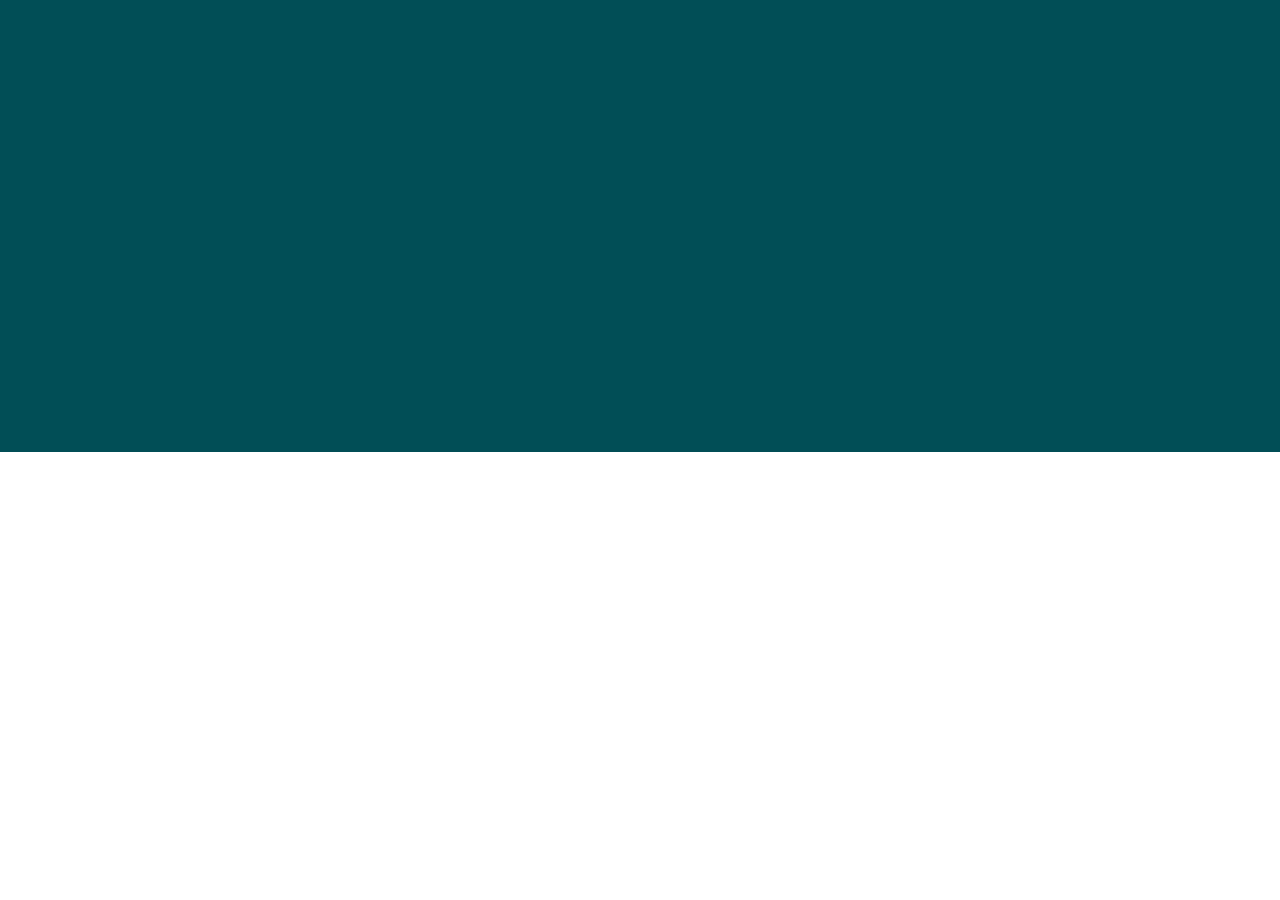
==== about.html @ 4aced4b6 "Add header section and hero section" ====
<!DOCTYPE html>
<html lang="en">

<head>
    <meta charset="UTF-8">
    <meta http-equiv="X-UA-Compatible" content="IE=edge">
    <meta name="viewport" content="width=device-width, initial-scale=1.0">
    <title>MyTeam/About</title>
    <!-- <link rel="stylesheet" href="./css/normalize.css"> -->
    <link rel="stylesheet" href="./css/main.css">
    <!-- <link rel="stylesheet" href="./css/main.min.css"> -->
</head>

<body>
    <!-- Start Header Section -->

    <header id="site-header">

    </header>

    <!-- End of Header Section -->


    <!-- Start Main Section -->
    <main id="site-main">

        <!-- Start Hero Section -->
        <section id="hero">

        </section>
        <!-- End of Hero Section -->

    </main>

    <!-- End of Main Section -->

    <!-- Start Footer Section -->
    <footer id="site-footer">

    </footer>
    <!-- End of Footer Section-->

</body>

</html>
---- css/main.css ----
/* Variables */
:root {
  --main-text-color: #fff;
  --main--text-main-color: #F67E7E;
  --main-bg-color: #014E56;
}

/* livvic-600 - latin */
@font-face {
  font-family: 'Livvic';
  font-style: normal;
  font-weight: 600;
  src: url('../fonts/livvic-v13-latin-600.woff2') format('woff2'),
    url('../fonts/livvic-v13-latin-600.woff') format('woff');
}

/* livvic-700 - latin */
@font-face {
  font-family: 'Livvic';
  font-style: normal;
  font-weight: 700;
  src: url('../fonts/livvic-v13-latin-700.woff2') format('woff2'),
    url('../fonts/livvic-v13-latin-700.woff') format('woff');
}

/* General */
* {
  box-sizing: border-box;
}

html {
  height: 100%;
}

img {
  display: block;
  height: auto;
}

body {
  display: flex;
  flex-direction: column;
  height: 100%;
  margin: 0;
  padding: 0;
  overflow-x: hidden;
  font-family: "Livvic", "Arial", sans-serif;
  font-size: 18px;
  font-weight: 600;
}

.visually-hidden {
  position: absolute;
  width: 1px;
  height: 1px;
  margin: -1px;
  padding: 0;
  border: 0;
  white-space: nowrap;
  clip-path: inset(100%);
  clip: rect(0 0 0 0);
  overflow: hidden;
}

/* Container */
.container {
  max-width: 1150px;
  margin: 0 auto;
  padding: 0 20px;
}

/* Sticky-Footer */
.site-main {
  flex-grow: 1;
}


/* Start Header Section */
#site-header {
  background-color: #014E56;
  padding: 73px 0;
}

.header-part {
  display: flex;
  align-items: center;
}

.site-nav {
  margin: 0 auto 0 80px;
}

.site-nav__list {
  display: flex;
  align-items: center;
  padding: 0;
  list-style: none;
}

.site-nav__item:not(:last-child) {
  margin-right: 40px;
}

.site-nav__link,
.header-contact-link {
  display: inline-block;
  line-height: 28px;
  color: var(--main-text-color);
  text-decoration: none;
  transition: color .5s;
}

.site-nav__link:hover {
  color: var(--main--text-main-color);
}

.header-contact-link {
  padding: 9px 33px 11px 32px;
  border: 2px solid var(--main-text-color);
  border-radius: 24px;
  transition: all .5s;
}

.header-contact-link:hover {
  color: #002529;
  background: var(--main-text-color);
}

/* End of Header Section */

/* Start Hero Section */
#hero {
  padding: 56px 0 250px 0;
  background-color: #014E56;
  background-image: url("../images/Group\ 4.svg");
  background-repeat: no-repeat;
  background-position: calc(50% + 375px) calc(50% + 205px);
}

.hero-part {
  display: flex;
  align-items: flex-end;
  justify-content: space-between;
}

.hero-part__title-box {
  width: 620px;
  position: relative;
}

.hero-part__title-box::before {
  position: absolute;
  top: 0;
  left: -50%;
  width: 200px;
  height: 200px;
  background-image: url("../images/Group\ 8.svg");
  background-repeat: no-repeat;
  background-size: contain;
  content: '';
}

.hero-part__title {
  margin: 0;
  font-weight: 700;
  font-size: 100px;
  line-height: 100px;
  color: var(--main-text-color);
}

.hero-part__title span {
  color: var(--main--text-main-color);
}

.hero-part__text-box {
  width: 445px;
}

.hero-part__text-box::before {
  display: block;
  width: 50px;
  height: 4px;
  background-color: #79C8C7;
  content: '';
}

.hero-part__text {
  margin: 0;
  padding: 83px 0 0 0;
  line-height: 28px;
  color: var(--main-text-color);
}

/* End of Hero Section */
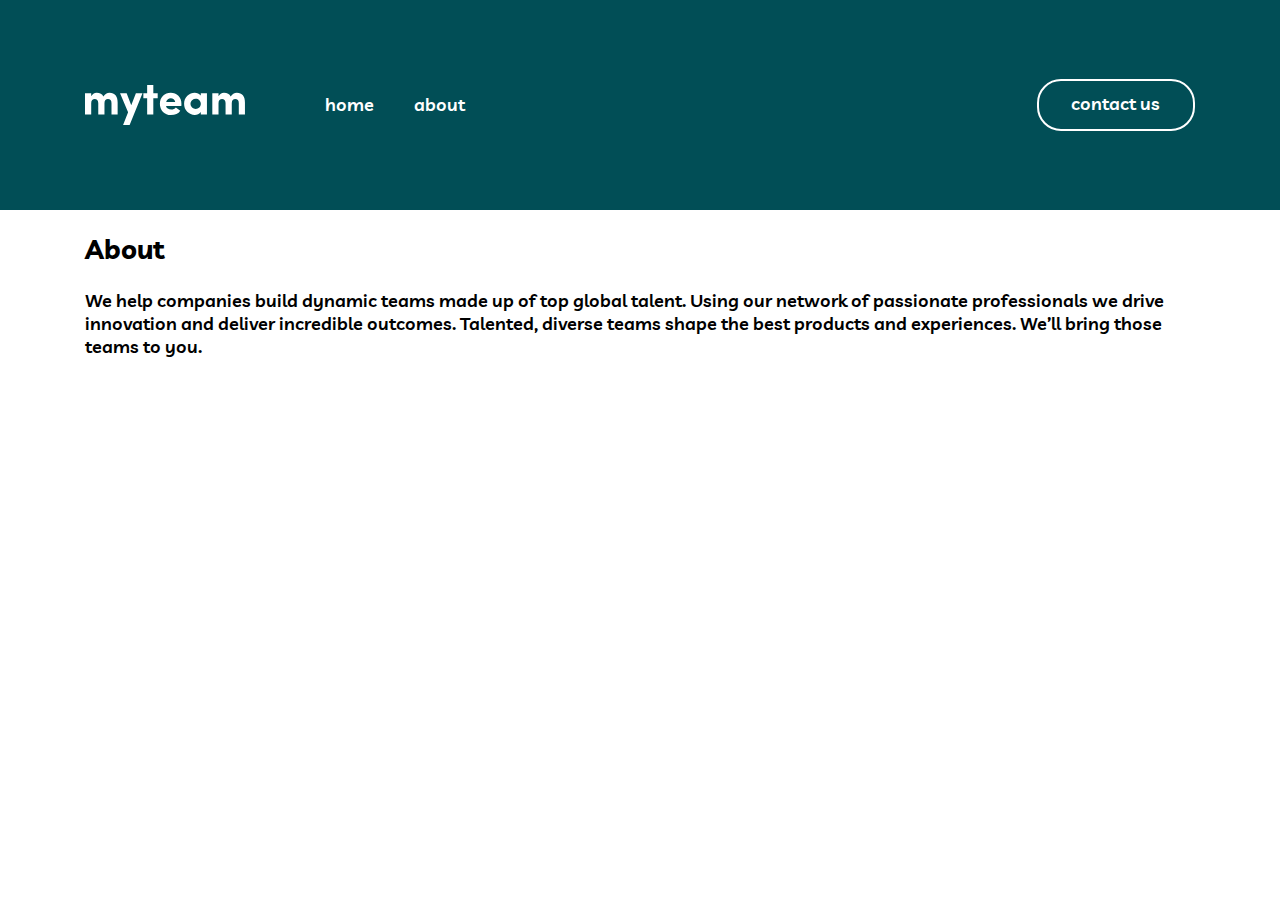
==== commit 59165a99: "Merge branch 'main' of https://github.com/SayramovAzizbek/Myteam" ====
--- a/about.html
+++ b/about.html
@@ -12,21 +12,54 @@
 </head>
 
 <body>
-    <!-- Start Header Section -->
+    <!--  start about header section -->
 
     <header id="site-header">
+        <div class="container">
+            <div class="header-part">
+                <a href="./index.html">
+                    <img src="./images/myteam.svg" width="160" height="40" alt="Our Brand's Logo">
+                </a>
+                <nav class="site-nav">
+                    <ul class="site-nav__list">
+                        <li class="site-nav__item">
+                            <a class="site-nav__link" href="./index.html">home</a>
+                        </li>
+                        <li class="site-nav__item">
+                            <a class="site-nav__link" href="./about.html">about</a>
+                        </li>
+                    </ul>
+                </nav>
+                <a class="header-contact-link" href="tel:+9498337432">contact us</a>
 
+            </div>
+        </div>
     </header>
 
-    <!-- End of Header Section -->
+    <!--  end of header section -->
 
 
     <!-- Start Main Section -->
     <main id="site-main">
 
         <!-- Start Hero Section -->
-        <section id="hero">
-
+        <section id="about-hero">
+            <div class="container">
+                <div class="about-hero__part">
+                    <div class="about-hero__title-box">
+                        <h2 class="about-hero__title">
+                            About
+                        </h2>
+                    </div>
+                    <div class="about-hero__text-box">
+                        <p class="about-hero__text">
+                            We help companies build dynamic teams made up of top global talent. Using our network of
+                            passionate professionals we drive innovation and deliver incredible outcomes. Talented,
+                            diverse teams shape the best products and experiences. We’ll bring those teams to you.
+                        </p>
+                    </div>
+                </div>
+            </div>
         </section>
         <!-- End of Hero Section -->
 
--- a/css/main.css
+++ b/css/main.css
@@ -191,4 +191,200 @@
   color: var(--main-text-color);
 }
 
-/* End of Hero Section */+/* End of Hero Section */
+.build-section-bg-color {
+  padding: 198px 0 140px 0;
+  background-color: #012F34;
+}
+
+.build-section-box {
+  display: flex;
+  justify-content: space-between;
+}
+
+.left-box {
+  width: 445px;
+  position: relative;
+}
+
+.left-box::before {
+  position: absolute;
+  top: -54px;
+  left: 0;
+  width: 50px;
+  height: 4px;
+  background-color: var(--main--text-main-color);
+  ;
+  content: "";
+}
+
+.left-box__h2 {
+  margin: 0;
+  font-weight: 700;
+  font-size: 48px;
+  line-height: 48px;
+  color: var(--main-text-color);
+}
+
+.right-list {
+  position: relative;
+  padding-left: 0;
+  list-style: none;
+}
+
+.right-list::after {
+  position: absolute;
+  top: 76.5%;
+  right: -56%;
+  width: 200px;
+  height: 244px;
+  display: block;
+  background-image: url("../images/Group8.svg");
+  background-repeat: no-repeat;
+  content: "";
+}
+
+.right-list__items {
+  position: relative;
+  width: 540px;
+  margin-bottom: 32px;
+  display: flex;
+}
+
+.right-list__items::before {
+  position: absolute;
+  top: 12%;
+  left: -19%;
+  width: 72px;
+  height: 72px;
+  display: block;
+  margin-right: 10px;
+  background-image: url("../images/Group11.svg");
+  background-repeat: no-repeat;
+  content: "";
+}
+
+.right-list__items:nth-child(2)::before {
+  background-image: url("../images/Group12.svg");
+}
+
+.right-list__items:nth-child(3)::before {
+
+  background-image: url("../images/Group13.svg");
+}
+
+.right-list__items__h3 {
+  margin: 0 0 10px 0;
+  font-weight: 700;
+  line-height: 28px;
+  color: var(--main--text-main-color);
+}
+
+.right-list__items__p {
+  margin: 0;
+  font-size: 15px;
+  line-height: 25px;
+  color: var(--main-text-color);
+  opacity: 0.8;
+}
+
+
+/* Start Delivery Section */
+#delivery {
+  padding: 140px 0 151px 0;
+  background-color: #004047;
+  background-image: url('../images/delivery-bg-img.svg'), url('../images/delivery-bg-img-2.svg');
+  background-position: calc(50% - 690px) calc(50% - 293px), calc(50% + 660px) calc(50% + 293px);
+  background-repeat: no-repeat;
+}
+
+.delivery-part__title-box {
+  width: 932px;
+  margin: 0 auto;
+}
+
+.delivery-part__title {
+  margin: 0;
+  font-weight: 700;
+  font-size: 48px;
+  line-height: 48px;
+  text-align: center;
+  color: var(--main-text-color);
+}
+
+.delivery-part__title span {
+  color: #79C8C7;
+}
+
+.delivery-part__list {
+  display: flex;
+  align-items: center;
+  justify-content: space-between;
+  margin-top: 56px;
+  padding: 0;
+  list-style: none;
+}
+
+.delivery-item {
+  position: relative;
+  width: 350px;
+  padding-top: 50px;
+  text-align: center;
+  background-image: url('../images/sign.svg');
+  background-repeat: no-repeat;
+  background-position: calc(50% + 0px) calc(50% - 67px);
+}
+
+.delivery-item::before {
+  width: 67px;
+  height: 56px;
+  background-image: url('../images/sign.svg');
+  background-repeat: no-repeat;
+  content: '';
+}
+
+.delivery-item::after {
+  position: absolute;
+  bottom: -87px;
+  left: 40%;
+  width: 67px;
+  height: 56px;
+  background-image: url('../images/kady-baker.png');
+  background-size: contain;
+  background-repeat: no-repeat;
+  content: '';
+}
+
+.delivery-item:nth-child(2):after {
+  background-image: url('../images/aisha-reese.png');
+}
+
+.delivery-item:nth-child(3):after {
+  background-image: url('../images/artur-clarke.png');
+}
+
+.delivery-item__text-box {
+  z-index: 10 !important;
+}
+
+.delivery-item__text {
+  margin: 0;
+  font-size: 15px;
+  line-height: 25px;
+  color: var(--main-text-color);
+}
+
+.delivery-iten-naming {
+  margin: 24px 0 2px 0;
+  line-height: 28px;
+  color: #79C8C7;
+}
+
+.delivery-item__work-info {
+  margin: 0;
+  font-size: 13px;
+  line-height: 18px;
+  color: var(--main-text-color);
+}
+
+/* End of Delivery Section */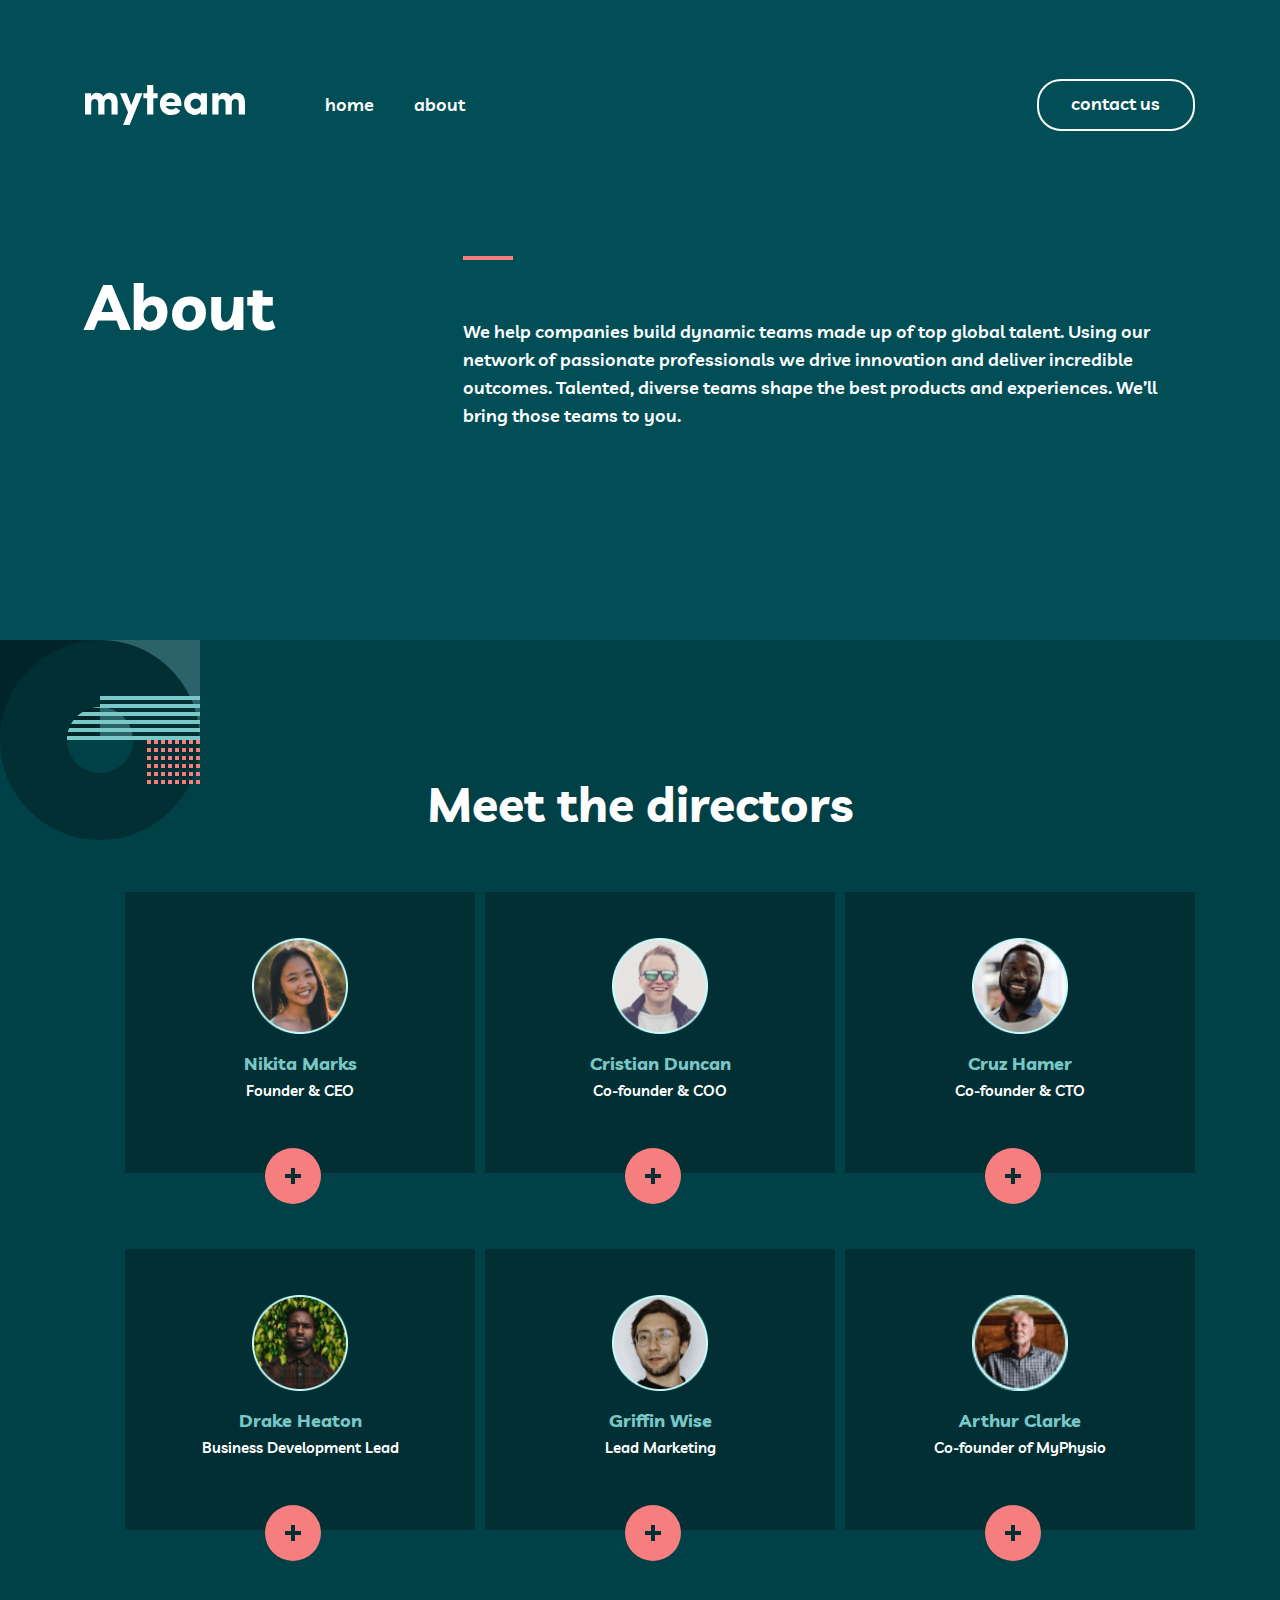
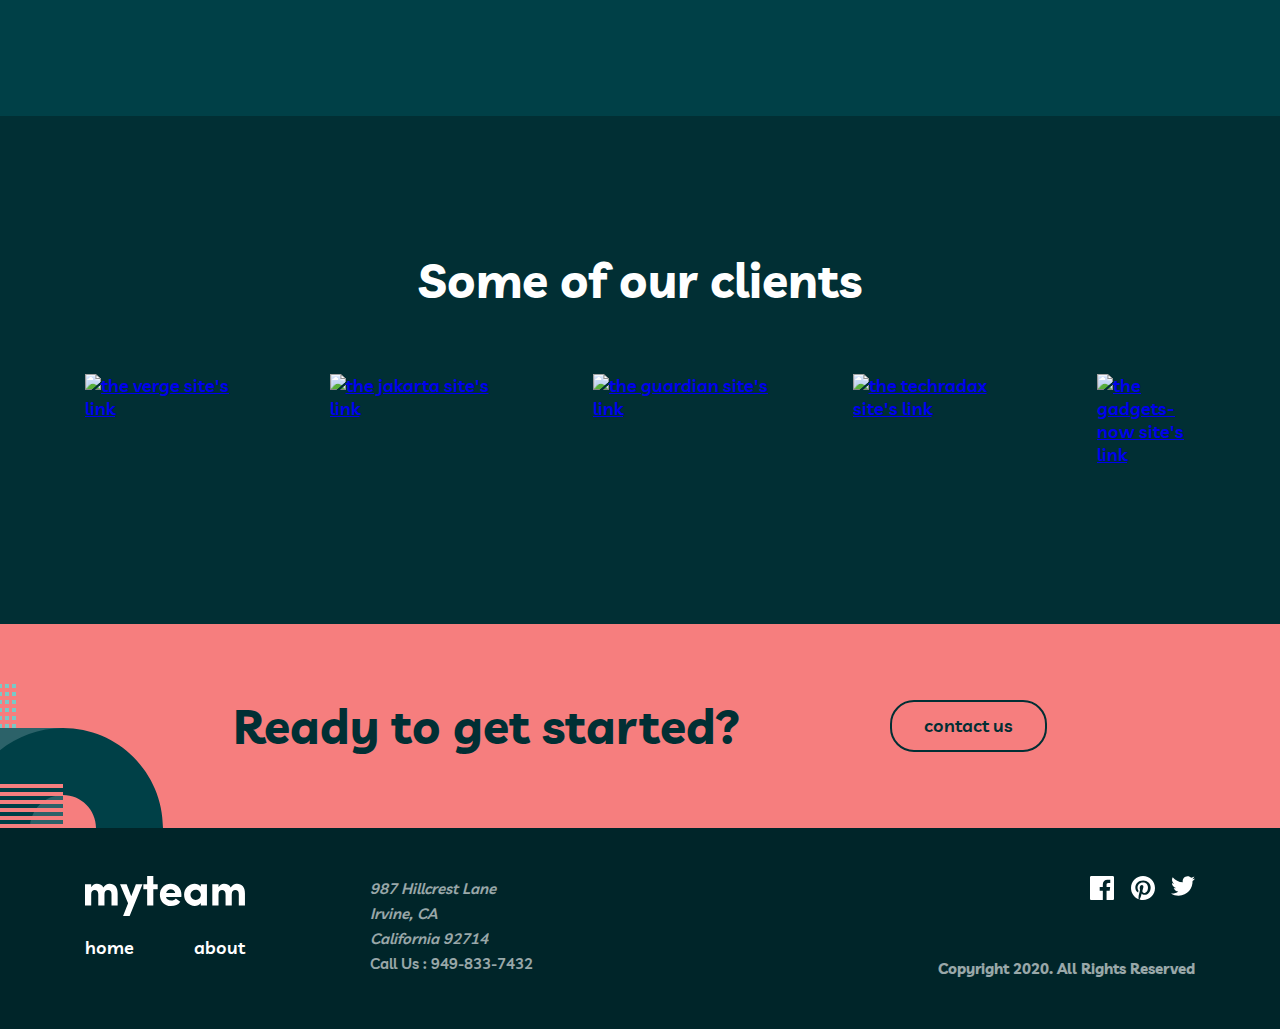
==== commit fe06cd21: "add cliets and article and footer" ====
--- a/about.html
+++ b/about.html
@@ -63,15 +63,321 @@
         </section>
         <!-- End of Hero Section -->
 
+        <!-- Start Director Section -->
+        <section id="director">
+            <div class="container">
+                <div class="director-part">
+                    <div class="director-part__title-box">
+                        <h2 class="director-part__title">Meet the directors</h2>
+                    </div>
+                    <ul class="director-part__list">
+                        <li class="director-part__item director-item">
+                            <div class="director-item__main-page">
+                                <img class="director-item__photo" width="96" height="96" src="./images/nikita.png"
+                                    alt="Nikita Marks's Photo Founder & CEO"
+                                    srcset="./images/nikita.png 1x, ./images/nikita@2x.png 2x">
+                                <p class="director-item__name">Nikita Marks</p>
+                                <p class="director-item__job">Founder & CEO</p>
+                            </div>
+                            <div class="director-item__info-page">
+                                <p class="director-item__info-name">Nikita Marks</p>
+                                <div class="director-item__info-text-box">
+                                    <p class="director-item__info-text">“Empowered teams create truly amazing products.
+                                        Set the north star and let them follow it.”</p>
+                                </div>
+                                <ul class="director-item__info-icons-list">
+                                    <li class="director-item__info-icons-item">
+                                        <a href="http://twitter.com" target="blank" rel="noopener noreferrer">
+                                            <img src="./images/twitter.svg" alt="">
+                                        </a>
+                                    </li>
+                                    <li class="director-item__info-icons-item">
+                                        <a href="http://linkedin.com" target="blank" rel="noopener noreferrer">
+                                            <img src="./images/linked-in.svg" alt="">
+                                        </a>
+                                    </li>
+                                </ul>
+                            </div>
+                                <button class="director-item__changer-btn" type="button"></button>
+                        </li>
+                        <li class="director-part__item director-item">
+                            <div class="director-item__main-page">
+                                <img class="director-item__photo" width="96" height="96" src="./images/cristian.png"
+                                    alt="Cristian Duncan's Photo Founder & CEO"
+                                    srcset="./images/cristian.png 1x, ./images/cristian.png@2x.png 2x">
+                                <p class="director-item__name">Cristian Duncan</p>
+                                <p class="director-item__job">Co-founder & COO</p>
+                            </div>
+                            <div class="director-item__info-page">
+                                <p class="director-item__info-name">Cristian Duncan</p>
+                                <div class="director-item__info-text-box">
+                                    <p class="director-item__info-text">“Empowered teams create truly amazing products.
+                                        Set the north star and let them follow it.”</p>
+                                </div>
+                                <ul class="director-item__info-icons-list">
+                                    <li class="director-item__info-icons-item">
+                                        <a href="http://twitter.com" target="blank" rel="noopener noreferrer">
+                                            <img src="./images/twitter.svg" alt="">
+                                        </a>
+                                    </li>
+                                    <li class="director-item__info-icons-item">
+                                        <a href="http://linkedin.com" target="blank" rel="noopener noreferrer">
+                                            <img src="./images/linked-in.svg" alt="">
+                                        </a>
+                                    </li>
+                                </ul>
+                            </div>
+                                <button class="director-item__changer-btn" type="button"></button>
+                        </li>
+                        <li class="director-part__item director-item">
+                            <div class="director-item__main-page">
+                                <img class="director-item__photo" width="96" height="96" src="./images/cruz.png"
+                                    alt="Cruz Hamer's Photo Founder & CEO"
+                                    srcset="./images/cruz.png 1x, ./images/cruz.png@2x.png 2x">
+                                <p class="director-item__name">Cruz Hamer</p>
+                                <p class="director-item__job">Co-founder & CTO</p>
+                            </div>
+                            <div class="director-item__info-page">
+                                <p class="director-item__info-name">Cruz Hamer</p>
+                                <div class="director-item__info-text-box">
+                                    <p class="director-item__info-text">“Empowered teams create truly amazing products.
+                                        Set the north star and let them follow it.”</p>
+                                </div>
+                                <ul class="director-item__info-icons-list">
+                                    <li class="director-item__info-icons-item">
+                                        <a href="http://twitter.com" target="blank" rel="noopener noreferrer">
+                                            <img src="./images/twitter.svg" alt="">
+                                        </a>
+                                    </li>
+                                    <li class="director-item__info-icons-item">
+                                        <a href="http://linkedin.com" target="blank" rel="noopener noreferrer">
+                                            <img src="./images/linked-in.svg" alt="">
+                                        </a>
+                                    </li>
+                                </ul>
+                            </div>
+                                <button class="director-item__changer-btn" type="button"></button>
+                        </li>
+                        <li class="director-part__item director-item">
+                            <div class="director-item__main-page">
+                                <img class="director-item__photo" width="96" height="96" src="./images/drake.png"
+                                    alt="Drake Heaton's Photo Founder & CEO"
+                                    srcset="./images/drake.png 1x, ./images/drake@2x.png 2x">
+                                <p class="director-item__name">Drake Heaton</p>
+                                <p class="director-item__job">Business Development Lead</p>
+                            </div>
+                            <div class="director-item__info-page">
+                                <p class="director-item__info-name">Drake Heaton</p>
+                                <div class="director-item__info-text-box">
+                                    <p class="director-item__info-text">“Empowered teams create truly amazing products.
+                                        Set the north star and let them follow it.”</p>
+                                </div>
+                                <ul class="director-item__info-icons-list">
+                                    <li class="director-item__info-icons-item">
+                                        <a href="http://twitter.com" target="blank" rel="noopener noreferrer">
+                                            <img src="./images/twitter.svg" alt="">
+                                        </a>
+                                    </li>
+                                    <li class="director-item__info-icons-item">
+                                        <a href="http://linkedin.com" target="blank" rel="noopener noreferrer">
+                                            <img src="./images/linked-in.svg" alt="">
+                                        </a>
+                                    </li>
+                                </ul>
+                            </div>
+                                <button class="director-item__changer-btn" type="button"></button>
+                        </li>
+                        <li class="director-part__item director-item">
+                            <div class="director-item__main-page">
+                                <img class="director-item__photo" width="96" height="96" src="./images/griffin.png"
+                                    alt="Griffin Wise's Photo Founder & CEO"
+                                    srcset="./images/griffin.png 1x, ./images/griffin@2x.png 2x">
+                                <p class="director-item__name">Griffin Wise</p>
+                                <p class="director-item__job">Lead Marketing</p>
+                            </div>
+                            <div class="director-item__info-page">
+                                <p class="director-item__info-name">Griffin Wise</p>
+                                <div class="director-item__info-text-box">
+                                    <p class="director-item__info-text">“Empowered teams create truly amazing products.
+                                        Set the north star and let them follow it.”</p>
+                                </div>
+                                <ul class="director-item__info-icons-list">
+                                    <li class="director-item__info-icons-item">
+                                        <a href="http://twitter.com" target="blank" rel="noopener noreferrer">
+                                            <img src="./images/twitter.svg" alt="">
+                                        </a>
+                                    </li>
+                                    <li class="director-item__info-icons-item">
+                                        <a href="http://linkedin.com" target="blank" rel="noopener noreferrer">
+                                            <img src="./images/linked-in.svg" alt="">
+                                        </a>
+                                    </li>
+                                </ul>
+                            </div>
+                                <button class="director-item__changer-btn" type="button"></button>
+                        </li>
+                        <li class="director-part__item director-item">
+                            <div class="director-item__main-page">
+                                <img class="director-item__photo" width="96" height="96" src="./images/artur.png"
+                                    alt="Arthur Clarke's Photo Founder & CEO"
+                                    srcset="./images/artur.png 1x, ./images/artur@2x.png 2x">
+                                <p class="director-item__name">Arthur Clarke</p>
+                                <p class="director-item__job">Co-founder of MyPhysio</p>
+                            </div>
+                            <div class="director-item__info-page">
+                                <p class="director-item__info-name">Arthur Clarke</p>
+                                <div class="director-item__info-text-box">
+                                    <p class="director-item__info-text">“Empowered teams create truly amazing products.
+                                        Set the north star and let them follow it.”</p>
+                                </div>
+                                <ul class="director-item__info-icons-list">
+                                    <li class="director-item__info-icons-item">
+                                        <a href="http://twitter.com" target="blank" rel="noopener noreferrer">
+                                            <img src="./images/twitter.svg" alt="">
+                                        </a>
+                                    </li>
+                                    <li class="director-item__info-icons-item">
+                                        <a href="http://linkedin.com" target="blank" rel="noopener noreferrer">
+                                            <img src="./images/linked-in.svg" alt="">
+                                        </a>
+                                    </li>
+                                </ul>
+                            </div>
+                                <button class="director-item__changer-btn" type="button"></button>
+                        </li>
+                    </ul>
+                </div>
+            </div>
+        </section>
+        <!-- End of Director Section -->
+        <section class="clients-part">
+            <div class="container">
+                <div class="clients-bg">
+                    <h2 class="clients-part__big-word">
+                        Some of our clients
+                    </h2>
+                    <ul class="clients-part__clients-list">
+                        <li>
+                            <a href="#">
+                                <img src="./images/Object.png" width="165" height="28"
+                                srcset="./images/Object.png 1x , Object@2x.png 2x" alt="the verge site's link">
+                            </a>
+                        </li>
+                        <li>
+                            <a href="#">
+                                <img src="./images/jakarta.png" width="184" height="23" 
+                                srcset="./images/jakarta.png 1x , jakarta@2x.png 2x" alt="the jakarta site's link">
+                            </a>
+                        </li>
+                        <li>
+                            <a href="#">
+                                <img src="./images/Object(1).png" width="180" height="28" 
+                                srcset="./images/Object(1).png 1x , Object(1)@2x.png 2x" alt="the guardian site's link">
+                            </a>
+                        </li>
+                        <li>
+                            <a href="#">
+                                <img src="./images/Object(2).png" width="165" height="28" 
+                                srcset="./images/Object(2).png 1x , Object(2)@2x.png 2x" alt="the techradax site's link">
+                            </a>
+                        </li>
+                        <li>
+                            <a href="#">
+                                <img src="./images/gadgets-now.png" width="98" height="45" 
+                                srcset="./images/gadgets-now.png 1x , gadgets-now@2x.png 2x" alt="the gadgets-now site's link">
+                            </a>
+                        </li>
+                    </ul>
+                </div>
+            </div>
+        </section>
+            <!-- start article part -->
+            <article class="last-s-article-box">
+                <div class="container">
+                  <div class="article-h2andlink-box">
+                    <h2 class="article-h2andlink-box__h2">
+                      Ready to get started?
+                    </h2>
+                    <a class="article-h2andlink-box__link" href="#">
+                      contact us
+                    </a>
+                  </div>
+                </div>
+              </article>
+              <!-- end article part -->
     </main>
 
     <!-- End of Main Section -->
 
-    <!-- Start Footer Section -->
-    <footer id="site-footer">
-
-    </footer>
-    <!-- End of Footer Section-->
+      <!-- Start Footer Section -->
+      <footer class="footer-intro">
+        <div class="container">
+          <div class="footer-box">
+            <div class="footer-box__logo-and-links">
+              <a href="index.html">
+                <img src="./images/logo-footer.svg" width="160" height="40" alt="footer logo link">
+              </a>
+              <ul class="footer-box__links-list">
+                <li>
+                  <a class="footer-box__links" href="index.html">
+                    home
+                  </a>
+                </li>
+                <li>
+                  <a class="footer-box__links" href="#">
+                    about
+                  </a>
+                </li>
+              </ul>
+            </div>
+            <div class="footer-box-middle-things foot-middle-things">
+              <address>
+                <p class="foot-middle-things__info">
+                  987 Hillcrest Lane
+                </p>
+                <p class="foot-middle-things__info">
+                  Irvine, CA
+                </p>
+                <p class="foot-middle-things__info">
+                  California 92714
+                </p>
+              </address>
+              <a class="foot-middle-things__info" href="tel:9498337432">
+                Call Us : 949-833-7432
+              </a>
+            </div>
+            <div class="footer-box__iconsandp">
+              <div class="footer-box__social-icons">
+                <a class="footer-box__icons-link" href="#">
+                  <svg width="24" height="24" viewBox="0 0 24 24" fill="CurrentColor" xmlns="http://www.w3.org/2000/svg">
+                    <path
+                      d="M22.675 0H1.325C0.593 0 0 0.593 0 1.325V22.676C0 23.407 0.593 24 1.325 24H12.82V14.706H9.692V11.084H12.82V8.413C12.82 5.313 14.713 3.625 17.479 3.625C18.804 3.625 19.942 3.724 20.274 3.768V7.008L18.356 7.009C16.852 7.009 16.561 7.724 16.561 8.772V11.085H20.148L19.681 14.707H16.561V24H22.677C23.407 24 24 23.407 24 22.675V1.325C24 0.593 23.407 0 22.675 0Z"
+                      fill="CurrentColor" />
+                  </svg>
+                </a>
+                <a class="footer-box__icons-link" href="#">
+                  <svg width="24" height="24" viewBox="0 0 24 24" fill="CurrentColor" xmlns="http://www.w3.org/2000/svg">
+                    <path id="Path"
+                      d="M12 0C5.373 0 0 5.372 0 12C0 17.084 3.163 21.426 7.627 23.174C7.522 22.225 7.427 20.769 7.669 19.733C7.887 18.796 9.076 13.768 9.076 13.768C9.076 13.768 8.717 13.049 8.717 11.986C8.717 10.318 9.684 9.072 10.888 9.072C11.911 9.072 12.406 9.841 12.406 10.762C12.406 11.791 11.751 13.33 11.412 14.757C11.129 15.951 12.011 16.926 13.189 16.926C15.322 16.926 16.961 14.677 16.961 11.431C16.961 8.558 14.897 6.549 11.949 6.549C8.535 6.549 6.531 9.11 6.531 11.756C6.531 12.787 6.928 13.894 7.424 14.494C7.522 14.613 7.536 14.718 7.507 14.839L7.174 16.199C7.121 16.419 7 16.466 6.772 16.36C5.273 15.662 4.336 13.471 4.336 11.711C4.336 7.926 7.086 4.449 12.265 4.449C16.428 4.449 19.663 7.416 19.663 11.38C19.663 15.516 17.056 18.844 13.436 18.844C12.22 18.844 11.077 18.213 10.686 17.466L9.938 20.319C9.667 21.362 8.936 22.669 8.446 23.465C9.57 23.812 10.763 24 12 24C18.627 24 24 18.627 24 12C24 5.372 18.627 0 12 0Z"
+                      fill="CurrentColor" />
+                  </svg>
+                </a>
+                <a class="footer-box__icons-link" href="#">
+                  <svg width="24" height="20" viewBox="0 0 24 20" fill="CurrentColor" xmlns="http://www.w3.org/2000/svg">
+                    <path id="l"
+                      d="M24 2.55699C23.117 2.94899 22.168 3.21299 21.172 3.33199C22.189 2.72299 22.97 1.75799 23.337 0.607986C22.386 1.17199 21.332 1.58199 20.21 1.80299C19.313 0.845986 18.032 0.247986 16.616 0.247986C13.437 0.247986 11.101 3.21399 11.819 6.29299C7.728 6.08799 4.1 4.12799 1.671 1.14899C0.381 3.36199 1.002 6.25699 3.194 7.72299C2.388 7.69699 1.628 7.47599 0.965 7.10699C0.911 9.38799 2.546 11.522 4.914 11.997C4.221 12.185 3.462 12.229 2.69 12.081C3.316 14.037 5.134 15.46 7.29 15.5C5.22 17.123 2.612 17.848 0 17.54C2.179 18.937 4.768 19.752 7.548 19.752C16.69 19.752 21.855 12.031 21.543 5.10599C22.505 4.41099 23.34 3.54399 24 2.55699Z"
+                      fill="CurrentColor" />
+                  </svg>
+                </a>
+              </div>
+              <strong class="footer-box__icons-p">
+                Copyright 2020. All Rights Reserved
+              </strong>
+            </div>
+          </div>
+        </div>
+      </footer>
+      <!-- End of Footer Section-->
 
 </body>
 
--- a/css/main.css
+++ b/css/main.css
@@ -234,7 +234,7 @@
 
 .right-list::after {
   position: absolute;
-  top: 76.5%;
+  top: 82.7%;
   right: -56%;
   width: 200px;
   height: 244px;
@@ -387,4 +387,448 @@
   color: var(--main-text-color);
 }
 
-/* End of Delivery Section */+/* End of Delivery Section */
+/* start article part */
+.last-s-article-box {
+  padding: 76px 0;
+  background-color: var(--main--text-main-color);
+}
+.article-h2andlink-box {
+  position: relative;
+  display: flex;
+  align-items: center;
+  justify-content: space-evenly;
+}
+.article-h2andlink-box::before {
+  position: absolute;
+  top: -30%;
+  left: -11%;
+  width: 200px;
+  height: 244px;
+  display: block;
+  background-image: url("../images/Group8-article.svg");
+  background-repeat: no-repeat;
+  content: "";
+}
+.article-h2andlink-box__h2 {
+  margin: 0;
+  font-weight: 700;
+  font-size: 48px;
+  line-height: 48px;
+  color: #012F34;
+}
+.article-h2andlink-box__link {
+  padding: 10px 32px;
+  line-height: 28px;
+  text-decoration: none;
+  color: #012F34;
+  border: 2px solid #012F34;
+  border-radius: 24px;
+}
+.article-h2andlink-box__link:hover {
+  color: var(--main-text-color);
+  background-color: #012F34;
+}
+/* end article part */
+/* start footer part */
+.footer-intro {
+  position: relative;
+  background-color: #002529;
+  padding: 48px 0;
+}
+.footer-box {
+  display: flex;
+}
+.footer-box__logo-and-links {
+  width: 160px;
+  display: flex;
+  flex-direction: column;
+}
+.footer-box__links-list {
+  padding-left: 0;
+  list-style: none;
+  display: flex;
+  align-items: center;
+  justify-content: space-between;
+}
+.footer-box__links {
+  margin-top: 25px;
+  text-decoration: none;
+  line-height: 28px;
+  color: var(--main-text-color);
+}
+.footer-box__links:hover {
+  color: var(--main--text-main-color);
+}
+.footer-box-middle-things {
+  margin-left: 125px;
+}
+.foot-middle-things__info {
+  margin: 0;
+  text-decoration: none;
+  font-size: 15px;
+  line-height: 25px;
+  color: var(--main-text-color);
+  opacity: 0.6;
+}
+.footer-box__iconsandp {
+  margin-left: auto;
+  display: flex;
+  flex-direction: column;
+  align-items: flex-end;
+}
+.footer-box__social-icons {
+  width: 105px;
+  display: flex;
+  justify-content: space-between;
+}
+.footer-box__icons-link {
+  color: var(--main-text-color);
+}
+.footer-box__icons-link:hover {
+  color: var(--main--text-main-color);
+}
+.footer-box__icons-p {
+  margin-top: 51px;
+  font-size: 15px;
+  line-height: 25px;
+  text-align: right;
+  color: var(--main-text-color);
+  opacity: 0.6;
+}
+/* end footer part */
+/* Start about-hero */
+
+#about-hero{
+  background-image: url(../images/Group\ 9.svg);
+  background-repeat: no-repeat;
+  background-position: calc(50% + 675px) calc(100% + 0px);
+  background-color:var(--main-bg-color);
+  padding: 46px 0 272px 0;
+}
+
+
+.about-hero__part{
+  display: flex;
+  justify-content: space-between;
+  align-items:flex-start;
+
+}
+
+.about-hero__title-box{
+  width: 350px;
+  height: 100px;
+}
+
+.about-hero__title{
+  font-family: 'Livvic';
+font-style: normal;
+font-weight: 700;
+font-size: 64px;
+line-height: 100px;
+margin: 0;
+color:var(--main-text-color);
+}
+
+.about-hero__text-box{
+  width: 732px;
+  height: 112px;
+}
+
+.about-hero__text-box::before{
+  content: '';
+  width: 50px;
+  height: 4px;
+  background-color: var(--main--text-main-color);
+display: block;
+}
+
+.about-hero__text{
+  padding-top: 40px;
+  font-family: 'Livvic';
+font-style: normal;
+font-weight: 600;
+font-size: 18px;
+line-height: 28px;
+color:var(--main-text-color);
+} 
+/* End of About Hero Section  */
+
+/* Start Director Part */
+#director {
+  padding: 140px 0 168px 0;
+  background-color: #004047;
+  background-image: url('../images/director-bg-img.svg'), url('../images/delivery-bg-img.svg');
+  background-repeat: no-repeat;
+  background-position: calc(50% - 760px) calc(50% - 438bpx), calc(50% + 695px) calc(50% + 487px);
+}
+
+.director-part__title-box {
+  width: 920px;
+  margin: 0 auto 64px auto;
+}
+
+.director-part__title {
+  margin: 0;
+  font-weight: 700;
+  font-size: 48px;
+  line-height: 48px;
+  text-align: center;
+  color: var(--main-text-color);
+}
+
+.director-part__list {
+  display: flex;
+  align-items: center;
+  justify-content: space-between;
+  flex-wrap: wrap;
+  list-style: none;
+}
+
+.director-item {
+  position: relative;
+  width: 350px;
+  background-color: #012F34;
+}
+
+.director-item:nth-child(4),
+.director-item:nth-child(5),
+.director-item:nth-child(6) {
+  margin-top: 76px;
+}
+
+.director-item__main-page {
+  display: block;
+  text-align: center;
+  padding: 46px 24px 70px;
+}
+
+.director-item--active .director-item__main-page {
+  display: none;
+}
+
+.director-item__photo {
+  margin: 0 auto;
+}
+
+.director-item__name {
+  margin: 16px 0 0 0;
+  font-weight: 700;
+  font-size: 18px;
+  line-height: 28px;
+  color: #79C8C7;
+}
+
+.director-item__job {
+  margin: 0;
+  font-size: 15px;
+  line-height: 25px;
+  color: var(--main-text-color);
+}
+
+.director-item__info-page {
+  display: none;
+  padding: 35px 24px 63px;
+  text-align: center;
+}
+
+.director-item--active
+.director-item__info-page {
+  display: block;
+}
+
+.director-item__info-name {
+  font-weight: 700;
+  line-height: 28px;
+  color: #79C8C7;
+}
+
+.director-item__info-text-box {
+  width: 254px;
+  margin: 0 auto;
+}
+
+.director-item__info-text {
+  margin: 0;
+  font-size: 15px;
+  line-height: 25px;
+  color: var(--main-text-color);
+}
+
+.director-item__info-icons-list {
+  display: flex;
+  align-items: center;
+  justify-content: center;
+  margin-top: 24px;
+  padding: 0;
+  list-style: none;
+}
+
+.director-item__info-icons-item:not(:last-child) {
+  margin-right: 16px;
+}
+
+.director-item__changer-btn {
+  position: absolute;
+  bottom: -11%;
+  left: 40%;
+  width: 56px;
+  height: 56px;
+  border: none;
+  background-color: var(--main--text-main-color);
+  border-radius: 50%;
+  background-image: url('../images/icon-x.svg');
+  background-repeat: no-repeat;
+  background-position: center;
+  transition: all .5s;
+}
+
+.director-item--active .director-item__changer-btn {
+  transform: rotate(45deg);
+  background-color: #79C8C7;
+}
+
+/* End of Director Part */
+/* start about us page's clients part */
+.clients-part {
+  padding: 140px 0;
+  background-color: #012F34;
+}
+.clients-bg {
+  position: relative;
+}
+.clients-bg::before {
+  position: absolute;
+  top: -86%;
+  left: -15%;
+  display: block;
+  width: 200px;
+  height: 200px;
+  background-image: url("../images/clients-bg.svg");
+  background-repeat: no-repeat;
+  content: "";
+}
+.clients-part__big-word {
+  margin: 0 0 70px 0;
+  font-weight: 700;
+  font-size: 48px;
+  line-height: 48px;
+  text-align: center;
+  color: #FFFFFF;
+}
+.clients-part__clients-list {
+  padding-left: 0;
+  list-style: none;
+  display: flex;
+  justify-content: space-between;
+}
+/* end about us page's clients part */
+/* start article part */
+.last-s-article-box {
+  padding: 76px 0;
+  background-color: var(--main--text-main-color);
+}
+.article-h2andlink-box {
+  position: relative;
+  display: flex;
+  align-items: center;
+  justify-content: space-evenly;
+}
+.article-h2andlink-box::before {
+  position: absolute;
+  top: -30%;
+  left: -11%;
+  width: 200px;
+  height: 244px;
+  display: block;
+  background-image: url("../images/Group8-article.svg");
+  background-repeat: no-repeat;
+  content: "";
+}
+.article-h2andlink-box__h2 {
+  margin: 0;
+  font-weight: 700;
+  font-size: 48px;
+  line-height: 48px;
+  color: #012F34;
+}
+.article-h2andlink-box__link {
+  padding: 10px 32px;
+  line-height: 28px;
+  text-decoration: none;
+  color: #012F34;
+  border: 2px solid #012F34;
+  border-radius: 24px;
+}
+.article-h2andlink-box__link:hover {
+  color: var(--main-text-color);
+  background-color: #012F34;
+}
+/* end article part */
+/* start footer part */
+.footer-intro {
+  position: relative;
+  background-color: #002529;
+  padding: 48px 0;
+}
+.footer-box {
+  display: flex;
+}
+.footer-box__logo-and-links {
+  width: 160px;
+  display: flex;
+  flex-direction: column;
+}
+.footer-box__links-list {
+  padding-left: 0;
+  list-style: none;
+  display: flex;
+  align-items: center;
+  justify-content: space-between;
+}
+.footer-box__links {
+  margin-top: 25px;
+  text-decoration: none;
+  line-height: 28px;
+  color: var(--main-text-color);
+}
+.footer-box__links:hover {
+  color: var(--main--text-main-color);
+}
+.footer-box-middle-things {
+  margin-left: 125px;
+}
+.foot-middle-things__info {
+  margin: 0;
+  text-decoration: none;
+  font-size: 15px;
+  line-height: 25px;
+  color: var(--main-text-color);
+  opacity: 0.6;
+}
+.footer-box__iconsandp {
+  margin-left: auto;
+  display: flex;
+  flex-direction: column;
+  align-items: flex-end;
+}
+.footer-box__social-icons {
+  width: 105px;
+  display: flex;
+  justify-content: space-between;
+}
+.footer-box__icons-link {
+  color: var(--main-text-color);
+}
+.footer-box__icons-link:hover {
+  color: var(--main--text-main-color);
+}
+.footer-box__icons-p {
+  margin-top: 51px;
+  font-size: 15px;
+  line-height: 25px;
+  text-align: right;
+  color: var(--main-text-color);
+  opacity: 0.6;
+}
+/* end footer part */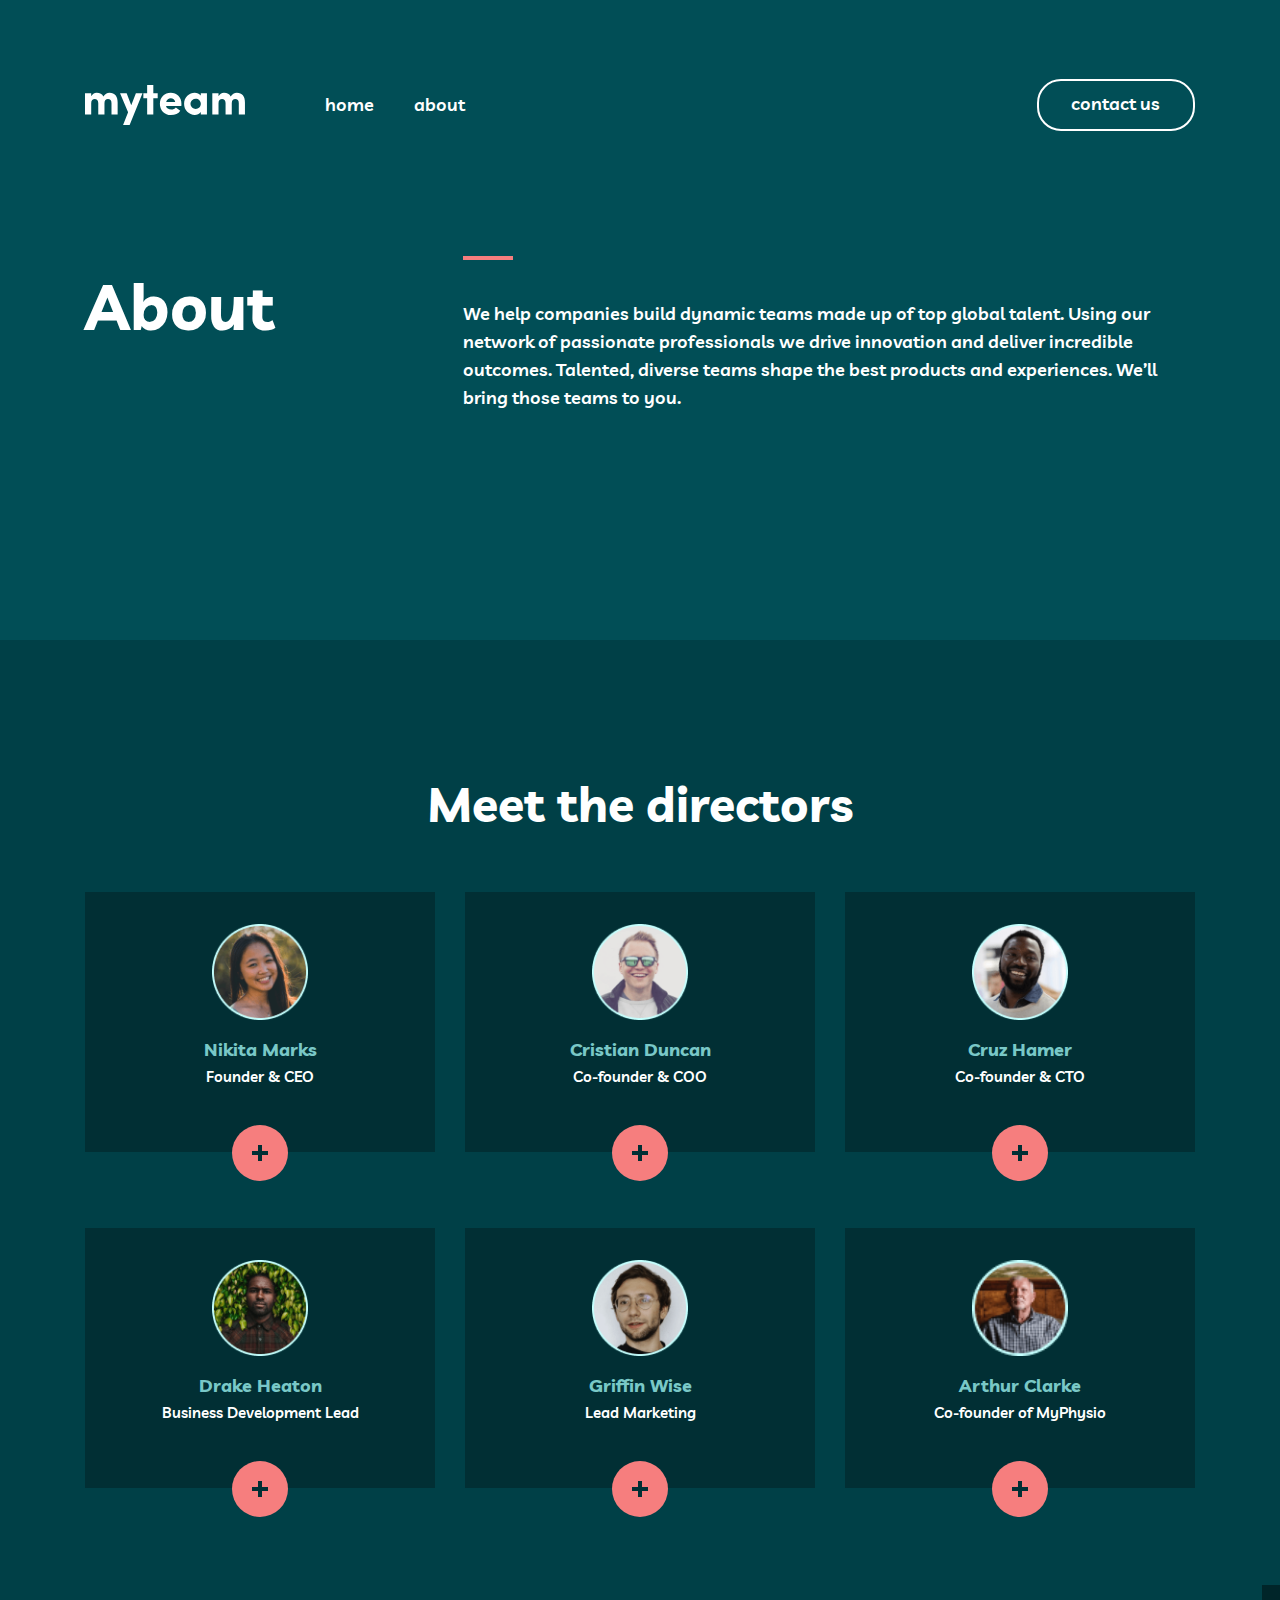
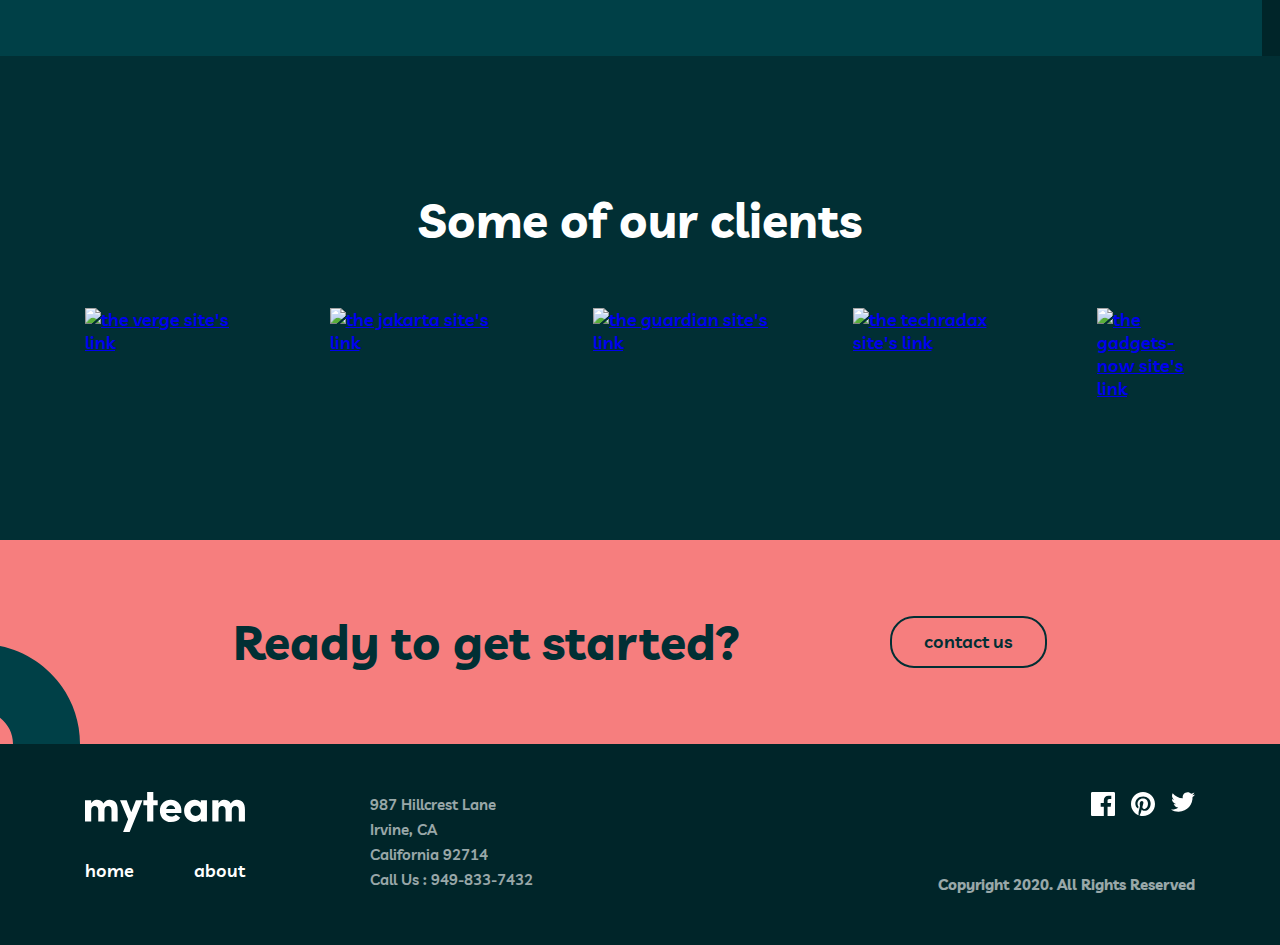
==== commit d958b610: "review code and fix it" ====
--- a/about.html
+++ b/about.html
@@ -45,14 +45,14 @@
         <!-- Start Hero Section -->
         <section id="about-hero">
             <div class="container">
-                <div class="about-hero__part">
-                    <div class="about-hero__title-box">
-                        <h2 class="about-hero__title">
+                <div class="about-hero-part">
+                    <div class="about-hero-part__title-box">
+                        <h2 class="about-hero-part__title">
                             About
                         </h2>
                     </div>
-                    <div class="about-hero__text-box">
-                        <p class="about-hero__text">
+                    <div class="about-hero-part__text-box">
+                        <p class="about-hero-part__text">
                             We help companies build dynamic teams made up of top global talent. Using our network of
                             passionate professionals we drive innovation and deliver incredible outcomes. Talented,
                             diverse teams shape the best products and experiences. We’ll bring those teams to you.
@@ -87,18 +87,30 @@
                                 </div>
                                 <ul class="director-item__info-icons-list">
                                     <li class="director-item__info-icons-item">
-                                        <a href="http://twitter.com" target="blank" rel="noopener noreferrer">
-                                            <img src="./images/twitter.svg" alt="">
-                                        </a>
-                                    </li>
-                                    <li class="director-item__info-icons-item">
-                                        <a href="http://linkedin.com" target="blank" rel="noopener noreferrer">
-                                            <img src="./images/linked-in.svg" alt="">
-                                        </a>
-                                    </li>
-                                </ul>
-                            </div>
-                                <button class="director-item__changer-btn" type="button"></button>
+                                        <a class="director-item__info-icon-link" href="http://twitter.com"
+                                            target="blank" rel="noopener noreferrer">
+                                            <svg class="director-item__info-icon" width="24" height="20" fill="none"
+                                                xmlns="http://www.w3.org/2000/svg">
+                                                <path
+                                                    d="M24 2.309a9.83 9.83 0 0 1-2.828.775A4.932 4.932 0 0 0 23.337.36a9.864 9.864 0 0 1-3.127 1.195A4.916 4.916 0 0 0 16.616 0c-3.179 0-5.515 2.966-4.797 6.045A13.978 13.978 0 0 1 1.671.901a4.93 4.93 0 0 0 1.523 6.574 4.903 4.903 0 0 1-2.229-.616c-.054 2.281 1.581 4.415 3.949 4.89a4.935 4.935 0 0 1-2.224.084 4.928 4.928 0 0 0 4.6 3.419A9.9 9.9 0 0 1 0 17.292a13.94 13.94 0 0 0 7.548 2.212c9.142 0 14.307-7.721 13.995-14.646A10.025 10.025 0 0 0 24 2.309Z"
+                                                    fill="#fff" />
+                                            </svg>
+                                        </a>
+                                    </li>
+                                    <li class="director-item__info-icons-item">
+                                        <a class="director-item__info-icon-link" href="http://linkedin.com"
+                                            target="blank" rel="noopener noreferrer">
+                                            <svg class="director-item__info-icon" width="20" height="20" fill="none"
+                                                xmlns="http://www.w3.org/2000/svg">
+                                                <path fill-rule="evenodd" clip-rule="evenodd"
+                                                    d="M2 0h16c1.1 0 2 .9 2 2v16c0 1.1-.9 2-2 2H2c-1.1 0-2-.9-2-2V2C0 .9.9 0 2 0Zm4 17V8H3v9h3ZM4.5 6.3c-1 0-1.8-.8-1.8-1.8s.8-1.8 1.8-1.8 1.8.8 1.8 1.8-.8 1.8-1.8 1.8ZM14 17h3v-5.7c0-1.9-1.6-3.5-3.5-3.5-.9 0-2 .6-2.5 1.4V8H8v9h3v-5.3c0-.8.7-1.5 1.5-1.5s1.5.7 1.5 1.5V17Z"
+                                                    fill="#fff" />
+                                            </svg>
+                                        </a>
+                                    </li>
+                                </ul>
+                            </div>
+                            <button class="director-item__changer-btn" type="button"></button>
                         </li>
                         <li class="director-part__item director-item">
                             <div class="director-item__main-page">
@@ -116,18 +128,30 @@
                                 </div>
                                 <ul class="director-item__info-icons-list">
                                     <li class="director-item__info-icons-item">
-                                        <a href="http://twitter.com" target="blank" rel="noopener noreferrer">
-                                            <img src="./images/twitter.svg" alt="">
-                                        </a>
-                                    </li>
-                                    <li class="director-item__info-icons-item">
-                                        <a href="http://linkedin.com" target="blank" rel="noopener noreferrer">
-                                            <img src="./images/linked-in.svg" alt="">
-                                        </a>
-                                    </li>
-                                </ul>
-                            </div>
-                                <button class="director-item__changer-btn" type="button"></button>
+                                        <a class="director-item__info-icon-link" href="http://twitter.com"
+                                            target="blank" rel="noopener noreferrer">
+                                            <svg class="director-item__info-icon" width="24" height="20" fill="none"
+                                                xmlns="http://www.w3.org/2000/svg">
+                                                <path
+                                                    d="M24 2.309a9.83 9.83 0 0 1-2.828.775A4.932 4.932 0 0 0 23.337.36a9.864 9.864 0 0 1-3.127 1.195A4.916 4.916 0 0 0 16.616 0c-3.179 0-5.515 2.966-4.797 6.045A13.978 13.978 0 0 1 1.671.901a4.93 4.93 0 0 0 1.523 6.574 4.903 4.903 0 0 1-2.229-.616c-.054 2.281 1.581 4.415 3.949 4.89a4.935 4.935 0 0 1-2.224.084 4.928 4.928 0 0 0 4.6 3.419A9.9 9.9 0 0 1 0 17.292a13.94 13.94 0 0 0 7.548 2.212c9.142 0 14.307-7.721 13.995-14.646A10.025 10.025 0 0 0 24 2.309Z"
+                                                    fill="#fff" />
+                                            </svg>
+                                        </a>
+                                    </li>
+                                    <li class="director-item__info-icons-item">
+                                        <a class="director-item__info-icon-link" href="http://linkedin.com"
+                                            target="blank" rel="noopener noreferrer">
+                                            <svg class="director-item__info-icon" width="20" height="20" fill="none"
+                                                xmlns="http://www.w3.org/2000/svg">
+                                                <path fill-rule="evenodd" clip-rule="evenodd"
+                                                    d="M2 0h16c1.1 0 2 .9 2 2v16c0 1.1-.9 2-2 2H2c-1.1 0-2-.9-2-2V2C0 .9.9 0 2 0Zm4 17V8H3v9h3ZM4.5 6.3c-1 0-1.8-.8-1.8-1.8s.8-1.8 1.8-1.8 1.8.8 1.8 1.8-.8 1.8-1.8 1.8ZM14 17h3v-5.7c0-1.9-1.6-3.5-3.5-3.5-.9 0-2 .6-2.5 1.4V8H8v9h3v-5.3c0-.8.7-1.5 1.5-1.5s1.5.7 1.5 1.5V17Z"
+                                                    fill="#fff" />
+                                            </svg>
+                                        </a>
+                                    </li>
+                                </ul>
+                            </div>
+                            <button class="director-item__changer-btn" type="button"></button>
                         </li>
                         <li class="director-part__item director-item">
                             <div class="director-item__main-page">
@@ -145,18 +169,30 @@
                                 </div>
                                 <ul class="director-item__info-icons-list">
                                     <li class="director-item__info-icons-item">
-                                        <a href="http://twitter.com" target="blank" rel="noopener noreferrer">
-                                            <img src="./images/twitter.svg" alt="">
-                                        </a>
-                                    </li>
-                                    <li class="director-item__info-icons-item">
-                                        <a href="http://linkedin.com" target="blank" rel="noopener noreferrer">
-                                            <img src="./images/linked-in.svg" alt="">
-                                        </a>
-                                    </li>
-                                </ul>
-                            </div>
-                                <button class="director-item__changer-btn" type="button"></button>
+                                        <a class="director-item__info-icon-link" href="http://twitter.com"
+                                            target="blank" rel="noopener noreferrer">
+                                            <svg class="director-item__info-icon" width="24" height="20" fill="none"
+                                                xmlns="http://www.w3.org/2000/svg">
+                                                <path
+                                                    d="M24 2.309a9.83 9.83 0 0 1-2.828.775A4.932 4.932 0 0 0 23.337.36a9.864 9.864 0 0 1-3.127 1.195A4.916 4.916 0 0 0 16.616 0c-3.179 0-5.515 2.966-4.797 6.045A13.978 13.978 0 0 1 1.671.901a4.93 4.93 0 0 0 1.523 6.574 4.903 4.903 0 0 1-2.229-.616c-.054 2.281 1.581 4.415 3.949 4.89a4.935 4.935 0 0 1-2.224.084 4.928 4.928 0 0 0 4.6 3.419A9.9 9.9 0 0 1 0 17.292a13.94 13.94 0 0 0 7.548 2.212c9.142 0 14.307-7.721 13.995-14.646A10.025 10.025 0 0 0 24 2.309Z"
+                                                    fill="#fff" />
+                                            </svg>
+                                        </a>
+                                    </li>
+                                    <li class="director-item__info-icons-item">
+                                        <a class="director-item__info-icon-link" href="http://linkedin.com"
+                                            target="blank" rel="noopener noreferrer">
+                                            <svg class="director-item__info-icon" width="20" height="20" fill="none"
+                                                xmlns="http://www.w3.org/2000/svg">
+                                                <path fill-rule="evenodd" clip-rule="evenodd"
+                                                    d="M2 0h16c1.1 0 2 .9 2 2v16c0 1.1-.9 2-2 2H2c-1.1 0-2-.9-2-2V2C0 .9.9 0 2 0Zm4 17V8H3v9h3ZM4.5 6.3c-1 0-1.8-.8-1.8-1.8s.8-1.8 1.8-1.8 1.8.8 1.8 1.8-.8 1.8-1.8 1.8ZM14 17h3v-5.7c0-1.9-1.6-3.5-3.5-3.5-.9 0-2 .6-2.5 1.4V8H8v9h3v-5.3c0-.8.7-1.5 1.5-1.5s1.5.7 1.5 1.5V17Z"
+                                                    fill="#fff" />
+                                            </svg>
+                                        </a>
+                                    </li>
+                                </ul>
+                            </div>
+                            <button class="director-item__changer-btn" type="button"></button>
                         </li>
                         <li class="director-part__item director-item">
                             <div class="director-item__main-page">
@@ -174,18 +210,30 @@
                                 </div>
                                 <ul class="director-item__info-icons-list">
                                     <li class="director-item__info-icons-item">
-                                        <a href="http://twitter.com" target="blank" rel="noopener noreferrer">
-                                            <img src="./images/twitter.svg" alt="">
-                                        </a>
-                                    </li>
-                                    <li class="director-item__info-icons-item">
-                                        <a href="http://linkedin.com" target="blank" rel="noopener noreferrer">
-                                            <img src="./images/linked-in.svg" alt="">
-                                        </a>
-                                    </li>
-                                </ul>
-                            </div>
-                                <button class="director-item__changer-btn" type="button"></button>
+                                        <a class="director-item__info-icon-link" href="http://twitter.com"
+                                            target="blank" rel="noopener noreferrer">
+                                            <svg class="director-item__info-icon" width="24" height="20" fill="none"
+                                                xmlns="http://www.w3.org/2000/svg">
+                                                <path
+                                                    d="M24 2.309a9.83 9.83 0 0 1-2.828.775A4.932 4.932 0 0 0 23.337.36a9.864 9.864 0 0 1-3.127 1.195A4.916 4.916 0 0 0 16.616 0c-3.179 0-5.515 2.966-4.797 6.045A13.978 13.978 0 0 1 1.671.901a4.93 4.93 0 0 0 1.523 6.574 4.903 4.903 0 0 1-2.229-.616c-.054 2.281 1.581 4.415 3.949 4.89a4.935 4.935 0 0 1-2.224.084 4.928 4.928 0 0 0 4.6 3.419A9.9 9.9 0 0 1 0 17.292a13.94 13.94 0 0 0 7.548 2.212c9.142 0 14.307-7.721 13.995-14.646A10.025 10.025 0 0 0 24 2.309Z"
+                                                    fill="#fff" />
+                                            </svg>
+                                        </a>
+                                    </li>
+                                    <li class="director-item__info-icons-item">
+                                        <a class="director-item__info-icon-link" href="http://linkedin.com"
+                                            target="blank" rel="noopener noreferrer">
+                                            <svg class="director-item__info-icon" width="20" height="20" fill="none"
+                                                xmlns="http://www.w3.org/2000/svg">
+                                                <path fill-rule="evenodd" clip-rule="evenodd"
+                                                    d="M2 0h16c1.1 0 2 .9 2 2v16c0 1.1-.9 2-2 2H2c-1.1 0-2-.9-2-2V2C0 .9.9 0 2 0Zm4 17V8H3v9h3ZM4.5 6.3c-1 0-1.8-.8-1.8-1.8s.8-1.8 1.8-1.8 1.8.8 1.8 1.8-.8 1.8-1.8 1.8ZM14 17h3v-5.7c0-1.9-1.6-3.5-3.5-3.5-.9 0-2 .6-2.5 1.4V8H8v9h3v-5.3c0-.8.7-1.5 1.5-1.5s1.5.7 1.5 1.5V17Z"
+                                                    fill="#fff" />
+                                            </svg>
+                                        </a>
+                                    </li>
+                                </ul>
+                            </div>
+                            <button class="director-item__changer-btn" type="button"></button>
                         </li>
                         <li class="director-part__item director-item">
                             <div class="director-item__main-page">
@@ -203,18 +251,30 @@
                                 </div>
                                 <ul class="director-item__info-icons-list">
                                     <li class="director-item__info-icons-item">
-                                        <a href="http://twitter.com" target="blank" rel="noopener noreferrer">
-                                            <img src="./images/twitter.svg" alt="">
-                                        </a>
-                                    </li>
-                                    <li class="director-item__info-icons-item">
-                                        <a href="http://linkedin.com" target="blank" rel="noopener noreferrer">
-                                            <img src="./images/linked-in.svg" alt="">
-                                        </a>
-                                    </li>
-                                </ul>
-                            </div>
-                                <button class="director-item__changer-btn" type="button"></button>
+                                        <a class="director-item__info-icon-link" href="http://twitter.com"
+                                            target="blank" rel="noopener noreferrer">
+                                            <svg class="director-item__info-icon" width="24" height="20" fill="none"
+                                                xmlns="http://www.w3.org/2000/svg">
+                                                <path
+                                                    d="M24 2.309a9.83 9.83 0 0 1-2.828.775A4.932 4.932 0 0 0 23.337.36a9.864 9.864 0 0 1-3.127 1.195A4.916 4.916 0 0 0 16.616 0c-3.179 0-5.515 2.966-4.797 6.045A13.978 13.978 0 0 1 1.671.901a4.93 4.93 0 0 0 1.523 6.574 4.903 4.903 0 0 1-2.229-.616c-.054 2.281 1.581 4.415 3.949 4.89a4.935 4.935 0 0 1-2.224.084 4.928 4.928 0 0 0 4.6 3.419A9.9 9.9 0 0 1 0 17.292a13.94 13.94 0 0 0 7.548 2.212c9.142 0 14.307-7.721 13.995-14.646A10.025 10.025 0 0 0 24 2.309Z"
+                                                    fill="#fff" />
+                                            </svg>
+                                        </a>
+                                    </li>
+                                    <li class="director-item__info-icons-item">
+                                        <a class="director-item__info-icon-link" href="http://linkedin.com"
+                                            target="blank" rel="noopener noreferrer">
+                                            <svg class="director-item__info-icon" width="20" height="20" fill="none"
+                                                xmlns="http://www.w3.org/2000/svg">
+                                                <path fill-rule="evenodd" clip-rule="evenodd"
+                                                    d="M2 0h16c1.1 0 2 .9 2 2v16c0 1.1-.9 2-2 2H2c-1.1 0-2-.9-2-2V2C0 .9.9 0 2 0Zm4 17V8H3v9h3ZM4.5 6.3c-1 0-1.8-.8-1.8-1.8s.8-1.8 1.8-1.8 1.8.8 1.8 1.8-.8 1.8-1.8 1.8ZM14 17h3v-5.7c0-1.9-1.6-3.5-3.5-3.5-.9 0-2 .6-2.5 1.4V8H8v9h3v-5.3c0-.8.7-1.5 1.5-1.5s1.5.7 1.5 1.5V17Z"
+                                                    fill="#fff" />
+                                            </svg>
+                                        </a>
+                                    </li>
+                                </ul>
+                            </div>
+                            <button class="director-item__changer-btn" type="button"></button>
                         </li>
                         <li class="director-part__item director-item">
                             <div class="director-item__main-page">
@@ -232,18 +292,30 @@
                                 </div>
                                 <ul class="director-item__info-icons-list">
                                     <li class="director-item__info-icons-item">
-                                        <a href="http://twitter.com" target="blank" rel="noopener noreferrer">
-                                            <img src="./images/twitter.svg" alt="">
-                                        </a>
-                                    </li>
-                                    <li class="director-item__info-icons-item">
-                                        <a href="http://linkedin.com" target="blank" rel="noopener noreferrer">
-                                            <img src="./images/linked-in.svg" alt="">
-                                        </a>
-                                    </li>
-                                </ul>
-                            </div>
-                                <button class="director-item__changer-btn" type="button"></button>
+                                        <a class="director-item__info-icon-link" href="http://twitter.com"
+                                            target="blank" rel="noopener noreferrer">
+                                            <svg class="director-item__info-icon" width="24" height="20" fill="none"
+                                                xmlns="http://www.w3.org/2000/svg">
+                                                <path
+                                                    d="M24 2.309a9.83 9.83 0 0 1-2.828.775A4.932 4.932 0 0 0 23.337.36a9.864 9.864 0 0 1-3.127 1.195A4.916 4.916 0 0 0 16.616 0c-3.179 0-5.515 2.966-4.797 6.045A13.978 13.978 0 0 1 1.671.901a4.93 4.93 0 0 0 1.523 6.574 4.903 4.903 0 0 1-2.229-.616c-.054 2.281 1.581 4.415 3.949 4.89a4.935 4.935 0 0 1-2.224.084 4.928 4.928 0 0 0 4.6 3.419A9.9 9.9 0 0 1 0 17.292a13.94 13.94 0 0 0 7.548 2.212c9.142 0 14.307-7.721 13.995-14.646A10.025 10.025 0 0 0 24 2.309Z"
+                                                    fill="#fff" />
+                                            </svg>
+                                        </a>
+                                    </li>
+                                    <li class="director-item__info-icons-item">
+                                        <a class="director-item__info-icon-linek" href="http://linkedin.com"
+                                            target="blank" rel="noopener noreferrer">
+                                            <svg class="director-item__info-icon" width="20" height="20" fill="none"
+                                                xmlns="http://www.w3.org/2000/svg">
+                                                <path fill-rule="evenodd" clip-rule="evenodd"
+                                                    d="M2 0h16c1.1 0 2 .9 2 2v16c0 1.1-.9 2-2 2H2c-1.1 0-2-.9-2-2V2C0 .9.9 0 2 0Zm4 17V8H3v9h3ZM4.5 6.3c-1 0-1.8-.8-1.8-1.8s.8-1.8 1.8-1.8 1.8.8 1.8 1.8-.8 1.8-1.8 1.8ZM14 17h3v-5.7c0-1.9-1.6-3.5-3.5-3.5-.9 0-2 .6-2.5 1.4V8H8v9h3v-5.3c0-.8.7-1.5 1.5-1.5s1.5.7 1.5 1.5V17Z"
+                                                    fill="#fff" />
+                                            </svg>
+                                        </a>
+                                    </li>
+                                </ul>
+                            </div>
+                            <button class="director-item__changer-btn" type="button"></button>
                         </li>
                     </ul>
                 </div>
@@ -260,125 +332,140 @@
                         <li>
                             <a href="#">
                                 <img src="./images/Object.png" width="165" height="28"
-                                srcset="./images/Object.png 1x , Object@2x.png 2x" alt="the verge site's link">
+                                    srcset="./images/Object.png 1x , Object@2x.png 2x" alt="the verge site's link">
                             </a>
                         </li>
                         <li>
                             <a href="#">
-                                <img src="./images/jakarta.png" width="184" height="23" 
-                                srcset="./images/jakarta.png 1x , jakarta@2x.png 2x" alt="the jakarta site's link">
+                                <img src="./images/jakarta.png" width="184" height="23"
+                                    srcset="./images/jakarta.png 1x , jakarta@2x.png 2x" alt="the jakarta site's link">
                             </a>
                         </li>
                         <li>
                             <a href="#">
-                                <img src="./images/Object(1).png" width="180" height="28" 
-                                srcset="./images/Object(1).png 1x , Object(1)@2x.png 2x" alt="the guardian site's link">
+                                <img src="./images/Object(1).png" width="180" height="28"
+                                    srcset="./images/Object(1).png 1x , Object(1)@2x.png 2x"
+                                    alt="the guardian site's link">
                             </a>
                         </li>
                         <li>
                             <a href="#">
-                                <img src="./images/Object(2).png" width="165" height="28" 
-                                srcset="./images/Object(2).png 1x , Object(2)@2x.png 2x" alt="the techradax site's link">
+                                <img src="./images/Object(2).png" width="165" height="28"
+                                    srcset="./images/Object(2).png 1x , Object(2)@2x.png 2x"
+                                    alt="the techradax site's link">
                             </a>
                         </li>
                         <li>
                             <a href="#">
-                                <img src="./images/gadgets-now.png" width="98" height="45" 
-                                srcset="./images/gadgets-now.png 1x , gadgets-now@2x.png 2x" alt="the gadgets-now site's link">
+                                <img src="./images/gadgets-now.png" width="98" height="45"
+                                    srcset="./images/gadgets-now.png 1x , gadgets-now@2x.png 2x"
+                                    alt="the gadgets-now site's link">
                             </a>
                         </li>
                     </ul>
                 </div>
             </div>
         </section>
-            <!-- start article part -->
-            <article class="last-s-article-box">
-                <div class="container">
-                  <div class="article-h2andlink-box">
+        <!-- start article part -->
+        <article class="last-s-article-box">
+            <div class="container">
+                <div class="article-h2andlink-box">
                     <h2 class="article-h2andlink-box__h2">
-                      Ready to get started?
+                        Ready to get started?
                     </h2>
                     <a class="article-h2andlink-box__link" href="#">
-                      contact us
+                        contact us
                     </a>
-                  </div>
-                </div>
-              </article>
-              <!-- end article part -->
+                </div>
+            </div>
+        </article>
+        <!-- end article part -->
     </main>
-
     <!-- End of Main Section -->
 
-      <!-- Start Footer Section -->
-      <footer class="footer-intro">
+    <!-- Start Footer Section -->
+    <footer class="footer-intro">
         <div class="container">
-          <div class="footer-box">
-            <div class="footer-box__logo-and-links">
-              <a href="index.html">
-                <img src="./images/logo-footer.svg" width="160" height="40" alt="footer logo link">
-              </a>
-              <ul class="footer-box__links-list">
-                <li>
-                  <a class="footer-box__links" href="index.html">
-                    home
-                  </a>
-                </li>
-                <li>
-                  <a class="footer-box__links" href="#">
-                    about
-                  </a>
-                </li>
-              </ul>
-            </div>
-            <div class="footer-box-middle-things foot-middle-things">
-              <address>
-                <p class="foot-middle-things__info">
-                  987 Hillcrest Lane
-                </p>
-                <p class="foot-middle-things__info">
-                  Irvine, CA
-                </p>
-                <p class="foot-middle-things__info">
-                  California 92714
-                </p>
-              </address>
-              <a class="foot-middle-things__info" href="tel:9498337432">
-                Call Us : 949-833-7432
-              </a>
-            </div>
-            <div class="footer-box__iconsandp">
-              <div class="footer-box__social-icons">
-                <a class="footer-box__icons-link" href="#">
-                  <svg width="24" height="24" viewBox="0 0 24 24" fill="CurrentColor" xmlns="http://www.w3.org/2000/svg">
-                    <path
-                      d="M22.675 0H1.325C0.593 0 0 0.593 0 1.325V22.676C0 23.407 0.593 24 1.325 24H12.82V14.706H9.692V11.084H12.82V8.413C12.82 5.313 14.713 3.625 17.479 3.625C18.804 3.625 19.942 3.724 20.274 3.768V7.008L18.356 7.009C16.852 7.009 16.561 7.724 16.561 8.772V11.085H20.148L19.681 14.707H16.561V24H22.677C23.407 24 24 23.407 24 22.675V1.325C24 0.593 23.407 0 22.675 0Z"
-                      fill="CurrentColor" />
-                  </svg>
-                </a>
-                <a class="footer-box__icons-link" href="#">
-                  <svg width="24" height="24" viewBox="0 0 24 24" fill="CurrentColor" xmlns="http://www.w3.org/2000/svg">
-                    <path id="Path"
-                      d="M12 0C5.373 0 0 5.372 0 12C0 17.084 3.163 21.426 7.627 23.174C7.522 22.225 7.427 20.769 7.669 19.733C7.887 18.796 9.076 13.768 9.076 13.768C9.076 13.768 8.717 13.049 8.717 11.986C8.717 10.318 9.684 9.072 10.888 9.072C11.911 9.072 12.406 9.841 12.406 10.762C12.406 11.791 11.751 13.33 11.412 14.757C11.129 15.951 12.011 16.926 13.189 16.926C15.322 16.926 16.961 14.677 16.961 11.431C16.961 8.558 14.897 6.549 11.949 6.549C8.535 6.549 6.531 9.11 6.531 11.756C6.531 12.787 6.928 13.894 7.424 14.494C7.522 14.613 7.536 14.718 7.507 14.839L7.174 16.199C7.121 16.419 7 16.466 6.772 16.36C5.273 15.662 4.336 13.471 4.336 11.711C4.336 7.926 7.086 4.449 12.265 4.449C16.428 4.449 19.663 7.416 19.663 11.38C19.663 15.516 17.056 18.844 13.436 18.844C12.22 18.844 11.077 18.213 10.686 17.466L9.938 20.319C9.667 21.362 8.936 22.669 8.446 23.465C9.57 23.812 10.763 24 12 24C18.627 24 24 18.627 24 12C24 5.372 18.627 0 12 0Z"
-                      fill="CurrentColor" />
-                  </svg>
-                </a>
-                <a class="footer-box__icons-link" href="#">
-                  <svg width="24" height="20" viewBox="0 0 24 20" fill="CurrentColor" xmlns="http://www.w3.org/2000/svg">
-                    <path id="l"
-                      d="M24 2.55699C23.117 2.94899 22.168 3.21299 21.172 3.33199C22.189 2.72299 22.97 1.75799 23.337 0.607986C22.386 1.17199 21.332 1.58199 20.21 1.80299C19.313 0.845986 18.032 0.247986 16.616 0.247986C13.437 0.247986 11.101 3.21399 11.819 6.29299C7.728 6.08799 4.1 4.12799 1.671 1.14899C0.381 3.36199 1.002 6.25699 3.194 7.72299C2.388 7.69699 1.628 7.47599 0.965 7.10699C0.911 9.38799 2.546 11.522 4.914 11.997C4.221 12.185 3.462 12.229 2.69 12.081C3.316 14.037 5.134 15.46 7.29 15.5C5.22 17.123 2.612 17.848 0 17.54C2.179 18.937 4.768 19.752 7.548 19.752C16.69 19.752 21.855 12.031 21.543 5.10599C22.505 4.41099 23.34 3.54399 24 2.55699Z"
-                      fill="CurrentColor" />
-                  </svg>
-                </a>
-              </div>
-              <strong class="footer-box__icons-p">
-                Copyright 2020. All Rights Reserved
-              </strong>
-            </div>
-          </div>
+            <div class="footer-box">
+                <div class="footer-box__logo-and-links">
+                    <a href="index.html">
+                        <img src="./images/logo-footer.svg" width="160" height="40" alt="footer logo link">
+                    </a>
+                    <ul class="footer-box__links-list">
+                        <li>
+                            <a class="footer-box__links" href="index.html">
+                                home
+                            </a>
+                        </li>
+                        <li>
+                            <a class="footer-box__links" href="./about.html">
+                                about
+                            </a>
+                        </li>
+                    </ul>
+                </div>
+                <div class="footer-box-middle-things foot-middle-things">
+                    <address>
+                        <p class="foot-middle-things__info">
+                            987 Hillcrest Lane
+                        </p>
+                        <p class="foot-middle-things__info">
+                            Irvine, CA
+                        </p>
+                        <p class="foot-middle-things__info">
+                            California 92714
+                        </p>
+                    </address>
+                    <a class="foot-middle-things__info" href="tel:9498337432">
+                        Call Us : 949-833-7432
+                    </a>
+                </div>
+                <div class="footer-box__iconsandp">
+                    <ul class="footer-box__social-icons-list">
+                        <li class="footer-box__social-icons-item">
+                            <a class="footer-box__icons-link" href="#">
+                                <svg width="24" height="24" viewBox="0 0 24 24" fill="CurrentColor"
+                                    xmlns="http://www.w3.org/2000/svg">
+                                    <path
+                                        d="M22.675 0H1.325C0.593 0 0 0.593 0 1.325V22.676C0 23.407 0.593 24 1.325 24H12.82V14.706H9.692V11.084H12.82V8.413C12.82 5.313 14.713 3.625 17.479 3.625C18.804 3.625 19.942 3.724 20.274 3.768V7.008L18.356 7.009C16.852 7.009 16.561 7.724 16.561 8.772V11.085H20.148L19.681 14.707H16.561V24H22.677C23.407 24 24 23.407 24 22.675V1.325C24 0.593 23.407 0 22.675 0Z"
+                                        fill="CurrentColor" />
+                                </svg>
+                            </a>
+                        </li>
+                        <li class="footer-box__social-icons-item">
+                            <a class="footer-box__icons-link" href="#">
+                                <svg width="24" height="24" viewBox="0 0 24 24" fill="CurrentColor"
+                                    xmlns="http://www.w3.org/2000/svg">
+                                    <path id="Path"
+                                        d="M12 0C5.373 0 0 5.372 0 12C0 17.084 3.163 21.426 7.627 23.174C7.522 22.225 7.427 20.769 7.669 19.733C7.887 18.796 9.076 13.768 9.076 13.768C9.076 13.768 8.717 13.049 8.717 11.986C8.717 10.318 9.684 9.072 10.888 9.072C11.911 9.072 12.406 9.841 12.406 10.762C12.406 11.791 11.751 13.33 11.412 14.757C11.129 15.951 12.011 16.926 13.189 16.926C15.322 16.926 16.961 14.677 16.961 11.431C16.961 8.558 14.897 6.549 11.949 6.549C8.535 6.549 6.531 9.11 6.531 11.756C6.531 12.787 6.928 13.894 7.424 14.494C7.522 14.613 7.536 14.718 7.507 14.839L7.174 16.199C7.121 16.419 7 16.466 6.772 16.36C5.273 15.662 4.336 13.471 4.336 11.711C4.336 7.926 7.086 4.449 12.265 4.449C16.428 4.449 19.663 7.416 19.663 11.38C19.663 15.516 17.056 18.844 13.436 18.844C12.22 18.844 11.077 18.213 10.686 17.466L9.938 20.319C9.667 21.362 8.936 22.669 8.446 23.465C9.57 23.812 10.763 24 12 24C18.627 24 24 18.627 24 12C24 5.372 18.627 0 12 0Z"
+                                        fill="CurrentColor" />
+                                </svg>
+                            </a>
+                        </li>
+                        <li class="footer-box__social-icons-item">
+                            <a class="footer-box__icons-link" href="#">
+                                <svg width="24" height="20" viewBox="0 0 24 20" fill="CurrentColor"
+                                    xmlns="http://www.w3.org/2000/svg">
+                                    <path id="l"
+                                        d="M24 2.55699C23.117 2.94899 22.168 3.21299 21.172 3.33199C22.189 2.72299 22.97 1.75799 23.337 0.607986C22.386 1.17199 21.332 1.58199 20.21 1.80299C19.313 0.845986 18.032 0.247986 16.616 0.247986C13.437 0.247986 11.101 3.21399 11.819 6.29299C7.728 6.08799 4.1 4.12799 1.671 1.14899C0.381 3.36199 1.002 6.25699 3.194 7.72299C2.388 7.69699 1.628 7.47599 0.965 7.10699C0.911 9.38799 2.546 11.522 4.914 11.997C4.221 12.185 3.462 12.229 2.69 12.081C3.316 14.037 5.134 15.46 7.29 15.5C5.22 17.123 2.612 17.848 0 17.54C2.179 18.937 4.768 19.752 7.548 19.752C16.69 19.752 21.855 12.031 21.543 5.10599C22.505 4.41099 23.34 3.54399 24 2.55699Z"
+                                        fill="CurrentColor" />
+                                </svg>
+                            </a>
+                        </li>
+                    </ul>
+                    <div class="footer-box__social-icons">
+                    </div>
+                    <strong class="footer-box__icons-p">
+                        Copyright 2020. All Rights Reserved
+                    </strong>
+                </div>
+            </div>
         </div>
-      </footer>
-      <!-- End of Footer Section-->
-
+    </footer>
+    <!-- End of Footer Section-->
+
+
+    <script src="./js/main.js"></script>
 </body>
 
 </html>--- a/css/main.css
+++ b/css/main.css
@@ -74,11 +74,10 @@
   flex-grow: 1;
 }
 
-
 /* Start Header Section */
 #site-header {
+  padding: 73px 0;
   background-color: #014E56;
-  padding: 73px 0;
 }
 
 .header-part {
@@ -144,8 +143,8 @@
 }
 
 .hero-part__title-box {
+  position: relative;
   width: 620px;
-  position: relative;
 }
 
 .hero-part__title-box::before {
@@ -203,8 +202,8 @@
 }
 
 .left-box {
+  position: relative;
   width: 445px;
-  position: relative;
 }
 
 .left-box::before {
@@ -238,7 +237,6 @@
   right: -56%;
   width: 200px;
   height: 244px;
-  display: block;
   background-image: url("../images/Group8.svg");
   background-repeat: no-repeat;
   content: "";
@@ -246,18 +244,17 @@
 
 .right-list__items {
   position: relative;
+  display: flex;
   width: 540px;
   margin-bottom: 32px;
-  display: flex;
 }
 
 .right-list__items::before {
   position: absolute;
-  top: 12%;
+  top: 0%;
   left: -19%;
   width: 72px;
   height: 72px;
-  display: block;
   margin-right: 10px;
   background-image: url("../images/Group11.svg");
   background-repeat: no-repeat;
@@ -269,25 +266,23 @@
 }
 
 .right-list__items:nth-child(3)::before {
-
   background-image: url("../images/Group13.svg");
 }
 
-.right-list__items__h3 {
+.r-l-items__h3 {
   margin: 0 0 10px 0;
   font-weight: 700;
   line-height: 28px;
   color: var(--main--text-main-color);
 }
 
-.right-list__items__p {
+.r-l-items__p {
   margin: 0;
   font-size: 15px;
   line-height: 25px;
   color: var(--main-text-color);
   opacity: 0.8;
 }
-
 
 /* Start Delivery Section */
 #delivery {
@@ -329,10 +324,10 @@
   position: relative;
   width: 350px;
   padding-top: 50px;
+  background-image: url('../images/sign.svg');
+  background-repeat: no-repeat;
+  background-position: calc(50% + 0px) calc(50% - 67px);
   text-align: center;
-  background-image: url('../images/sign.svg');
-  background-repeat: no-repeat;
-  background-position: calc(50% + 0px) calc(50% - 67px);
 }
 
 .delivery-item::before {
@@ -360,7 +355,7 @@
 }
 
 .delivery-item:nth-child(3):after {
-  background-image: url('../images/artur-clarke.png');
+  background-image: url('../images/artur.png');
 }
 
 .delivery-item__text-box {
@@ -388,17 +383,20 @@
 }
 
 /* End of Delivery Section */
+
 /* start article part */
 .last-s-article-box {
   padding: 76px 0;
   background-color: var(--main--text-main-color);
 }
+
 .article-h2andlink-box {
   position: relative;
   display: flex;
   align-items: center;
   justify-content: space-evenly;
 }
+
 .article-h2andlink-box::before {
   position: absolute;
   top: -30%;
@@ -410,6 +408,7 @@
   background-repeat: no-repeat;
   content: "";
 }
+
 .article-h2andlink-box__h2 {
   margin: 0;
   font-weight: 700;
@@ -417,6 +416,7 @@
   line-height: 48px;
   color: #012F34;
 }
+
 .article-h2andlink-box__link {
   padding: 10px 32px;
   line-height: 28px;
@@ -425,69 +425,88 @@
   border: 2px solid #012F34;
   border-radius: 24px;
 }
+
 .article-h2andlink-box__link:hover {
   color: var(--main-text-color);
   background-color: #012F34;
 }
+
 /* end article part */
 /* start footer part */
 .footer-intro {
   position: relative;
+  padding: 48px 0;
   background-color: #002529;
-  padding: 48px 0;
-}
+}
+
 .footer-box {
   display: flex;
 }
+
 .footer-box__logo-and-links {
+  display: flex;
+  flex-direction: column;
   width: 160px;
-  display: flex;
-  flex-direction: column;
-}
+}
+
 .footer-box__links-list {
+  display: flex;
+  align-items: center;
+  justify-content: space-between;
+  margin: 25px 0 0 0;
   padding-left: 0;
   list-style: none;
-  display: flex;
-  align-items: center;
-  justify-content: space-between;
-}
+}
+
 .footer-box__links {
   margin-top: 25px;
   text-decoration: none;
   line-height: 28px;
   color: var(--main-text-color);
 }
+
 .footer-box__links:hover {
   color: var(--main--text-main-color);
 }
+
 .footer-box-middle-things {
   margin-left: 125px;
 }
+
 .foot-middle-things__info {
   margin: 0;
+  font-size: 15px;
+  font-style: normal;
+  line-height: 25px;
+  color: var(--main-text-color);
+  opacity: 0.6;
   text-decoration: none;
-  font-size: 15px;
-  line-height: 25px;
-  color: var(--main-text-color);
-  opacity: 0.6;
-}
+}
+
 .footer-box__iconsandp {
-  margin-left: auto;
   display: flex;
   flex-direction: column;
   align-items: flex-end;
-}
-.footer-box__social-icons {
-  width: 105px;
+  margin-left: auto;
+}
+
+.footer-box__social-icons-list{
   display: flex;
   justify-content: space-between;
-}
+  width: 104px;
+  margin: 0;
+  padding: 0;
+  list-style: none;
+}
+
 .footer-box__icons-link {
   color: var(--main-text-color);
 }
+
 .footer-box__icons-link:hover {
   color: var(--main--text-main-color);
 }
+
 .footer-box__icons-p {
   margin-top: 51px;
   font-size: 15px;
@@ -496,62 +515,64 @@
   color: var(--main-text-color);
   opacity: 0.6;
 }
+
 /* end footer part */
+
 /* Start about-hero */
 
-#about-hero{
+#about-hero {
+  padding: 46px 0 272px 0;
   background-image: url(../images/Group\ 9.svg);
   background-repeat: no-repeat;
   background-position: calc(50% + 675px) calc(100% + 0px);
-  background-color:var(--main-bg-color);
-  padding: 46px 0 272px 0;
-}
-
-
-.about-hero__part{
+  background-color: var(--main-bg-color);
+}
+
+.about-hero-part {
   display: flex;
   justify-content: space-between;
-  align-items:flex-start;
-
-}
-
-.about-hero__title-box{
+  align-items: flex-start;
+}
+
+.about-hero-part__title-box {
   width: 350px;
   height: 100px;
 }
 
-.about-hero__title{
+.about-hero-part__title {
+  margin: 0;
   font-family: 'Livvic';
-font-style: normal;
-font-weight: 700;
-font-size: 64px;
-line-height: 100px;
-margin: 0;
-color:var(--main-text-color);
-}
-
-.about-hero__text-box{
+  font-style: normal;
+  font-weight: 700;
+  font-size: 64px;
+  line-height: 100px;
+  color: var(--main-text-color);
+}
+
+.about-hero-part__text-box {
   width: 732px;
   height: 112px;
 }
 
-.about-hero__text-box::before{
-  content: '';
+.about-hero-part__text-box::before {
+  display: block;
   width: 50px;
   height: 4px;
   background-color: var(--main--text-main-color);
-display: block;
-}
-
-.about-hero__text{
+  content: '';
+}
+
+.about-hero-part__text {
+  margin: 0;
   padding-top: 40px;
   font-family: 'Livvic';
-font-style: normal;
-font-weight: 600;
-font-size: 18px;
-line-height: 28px;
-color:var(--main-text-color);
-} 
+  font-style: normal;
+  font-weight: 600;
+  font-size: 18px;
+  line-height: 28px;
+  color: var(--main-text-color);
+}
+
 /* End of About Hero Section  */
 
 /* Start Director Part */
@@ -560,7 +581,7 @@
   background-color: #004047;
   background-image: url('../images/director-bg-img.svg'), url('../images/delivery-bg-img.svg');
   background-repeat: no-repeat;
-  background-position: calc(50% - 760px) calc(50% - 438bpx), calc(50% + 695px) calc(50% + 487px);
+  background-position: calc(50% - 760px) calc(50% - 438px), calc(50% + 695px) calc(50% + 487px);
 }
 
 .director-part__title-box {
@@ -582,13 +603,21 @@
   align-items: center;
   justify-content: space-between;
   flex-wrap: wrap;
+  margin: 0;
+  padding: 0;
   list-style: none;
 }
 
 .director-item {
   position: relative;
   width: 350px;
+  margin-right: 30px;
   background-color: #012F34;
+}
+
+.director-item:nth-child(3),
+.director-item:nth-child(6) {
+  margin-right: 0;
 }
 
 .director-item:nth-child(4),
@@ -599,8 +628,8 @@
 
 .director-item__main-page {
   display: block;
+  padding: 32px 24px 63px;
   text-align: center;
-  padding: 46px 24px 70px;
 }
 
 .director-item--active .director-item__main-page {
@@ -628,16 +657,16 @@
 
 .director-item__info-page {
   display: none;
-  padding: 35px 24px 63px;
+  padding: 37px 24px 63px;
   text-align: center;
 }
 
-.director-item--active
-.director-item__info-page {
+.director-item--active .director-item__info-page {
   display: block;
 }
 
 .director-item__info-name {
+  margin: 0 0 8px 0;
   font-weight: 700;
   line-height: 28px;
   color: #79C8C7;
@@ -668,10 +697,19 @@
   margin-right: 16px;
 }
 
+.director-item__info-icon-link
+.director-item__info-icon path {
+  transition: fill .5s;
+}
+
+.director-item__info-icon-link:hover .director-item__info-icon path {
+  fill: #F67E7E;
+}
+
 .director-item__changer-btn {
   position: absolute;
   bottom: -11%;
-  left: 40%;
+  left: 42%;
   width: 56px;
   height: 56px;
   border: none;
@@ -680,6 +718,7 @@
   background-image: url('../images/icon-x.svg');
   background-repeat: no-repeat;
   background-position: center;
+  cursor: pointer;
   transition: all .5s;
 }
 
@@ -694,13 +733,15 @@
   padding: 140px 0;
   background-color: #012F34;
 }
+
 .clients-bg {
   position: relative;
 }
+
 .clients-bg::before {
   position: absolute;
   top: -86%;
-  left: -15%;
+  left: -19%;
   display: block;
   width: 200px;
   height: 200px;
@@ -708,43 +749,49 @@
   background-repeat: no-repeat;
   content: "";
 }
+
 .clients-part__big-word {
-  margin: 0 0 70px 0;
+  margin: 0 0 64px 0;
   font-weight: 700;
   font-size: 48px;
   line-height: 48px;
   text-align: center;
   color: #FFFFFF;
 }
+
 .clients-part__clients-list {
+  display: flex;
+  justify-content: space-between;
+  margin: 0;
   padding-left: 0;
   list-style: none;
-  display: flex;
-  justify-content: space-between;
-}
+}
+
 /* end about us page's clients part */
 /* start article part */
 .last-s-article-box {
   padding: 76px 0;
   background-color: var(--main--text-main-color);
 }
+
 .article-h2andlink-box {
   position: relative;
   display: flex;
   align-items: center;
   justify-content: space-evenly;
 }
+
 .article-h2andlink-box::before {
   position: absolute;
   top: -30%;
-  left: -11%;
+  left: -18.5%;
   width: 200px;
   height: 244px;
-  display: block;
   background-image: url("../images/Group8-article.svg");
   background-repeat: no-repeat;
   content: "";
 }
+
 .article-h2andlink-box__h2 {
   margin: 0;
   font-weight: 700;
@@ -752,6 +799,7 @@
   line-height: 48px;
   color: #012F34;
 }
+
 .article-h2andlink-box__link {
   padding: 10px 32px;
   line-height: 28px;
@@ -760,75 +808,10 @@
   border: 2px solid #012F34;
   border-radius: 24px;
 }
+
 .article-h2andlink-box__link:hover {
   color: var(--main-text-color);
   background-color: #012F34;
 }
-/* end article part */
-/* start footer part */
-.footer-intro {
-  position: relative;
-  background-color: #002529;
-  padding: 48px 0;
-}
-.footer-box {
-  display: flex;
-}
-.footer-box__logo-and-links {
-  width: 160px;
-  display: flex;
-  flex-direction: column;
-}
-.footer-box__links-list {
-  padding-left: 0;
-  list-style: none;
-  display: flex;
-  align-items: center;
-  justify-content: space-between;
-}
-.footer-box__links {
-  margin-top: 25px;
-  text-decoration: none;
-  line-height: 28px;
-  color: var(--main-text-color);
-}
-.footer-box__links:hover {
-  color: var(--main--text-main-color);
-}
-.footer-box-middle-things {
-  margin-left: 125px;
-}
-.foot-middle-things__info {
-  margin: 0;
-  text-decoration: none;
-  font-size: 15px;
-  line-height: 25px;
-  color: var(--main-text-color);
-  opacity: 0.6;
-}
-.footer-box__iconsandp {
-  margin-left: auto;
-  display: flex;
-  flex-direction: column;
-  align-items: flex-end;
-}
-.footer-box__social-icons {
-  width: 105px;
-  display: flex;
-  justify-content: space-between;
-}
-.footer-box__icons-link {
-  color: var(--main-text-color);
-}
-.footer-box__icons-link:hover {
-  color: var(--main--text-main-color);
-}
-.footer-box__icons-p {
-  margin-top: 51px;
-  font-size: 15px;
-  line-height: 25px;
-  text-align: right;
-  color: var(--main-text-color);
-  opacity: 0.6;
-}
-/* end footer part */+
+/* end article part */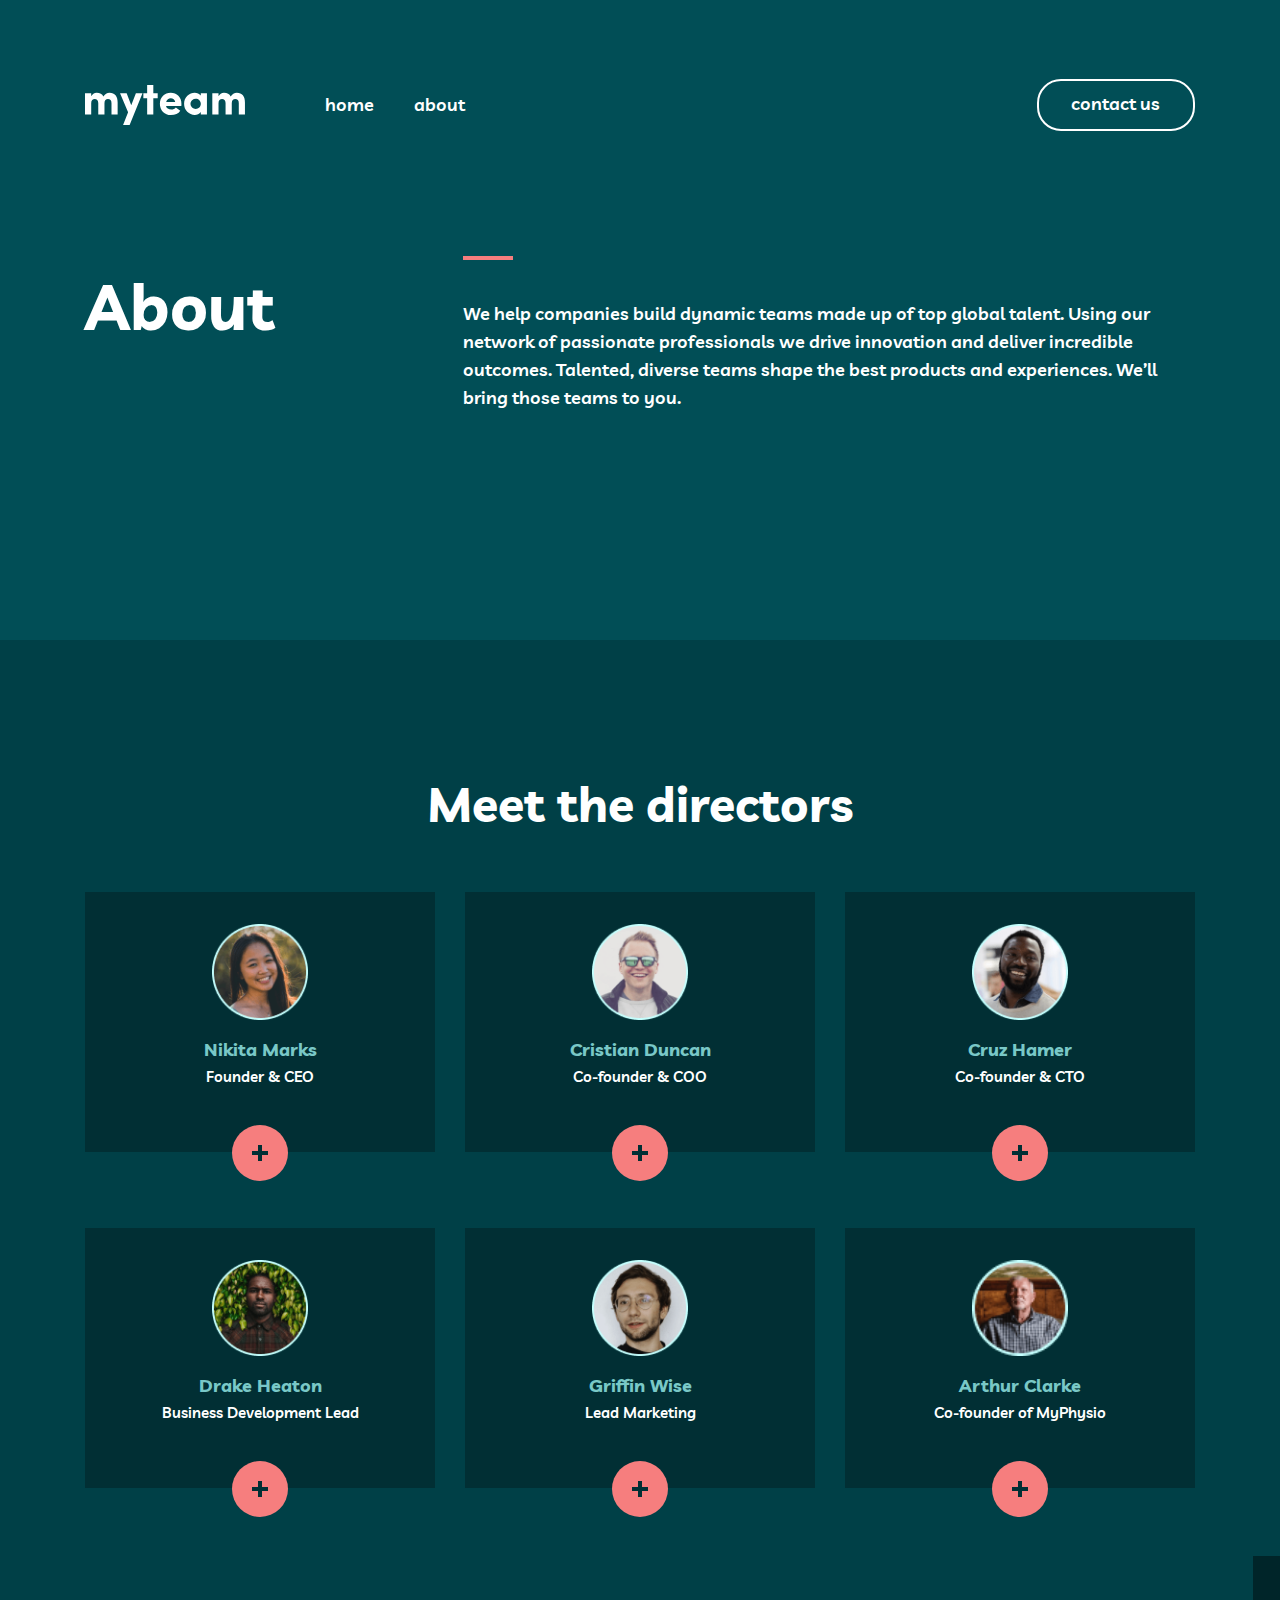
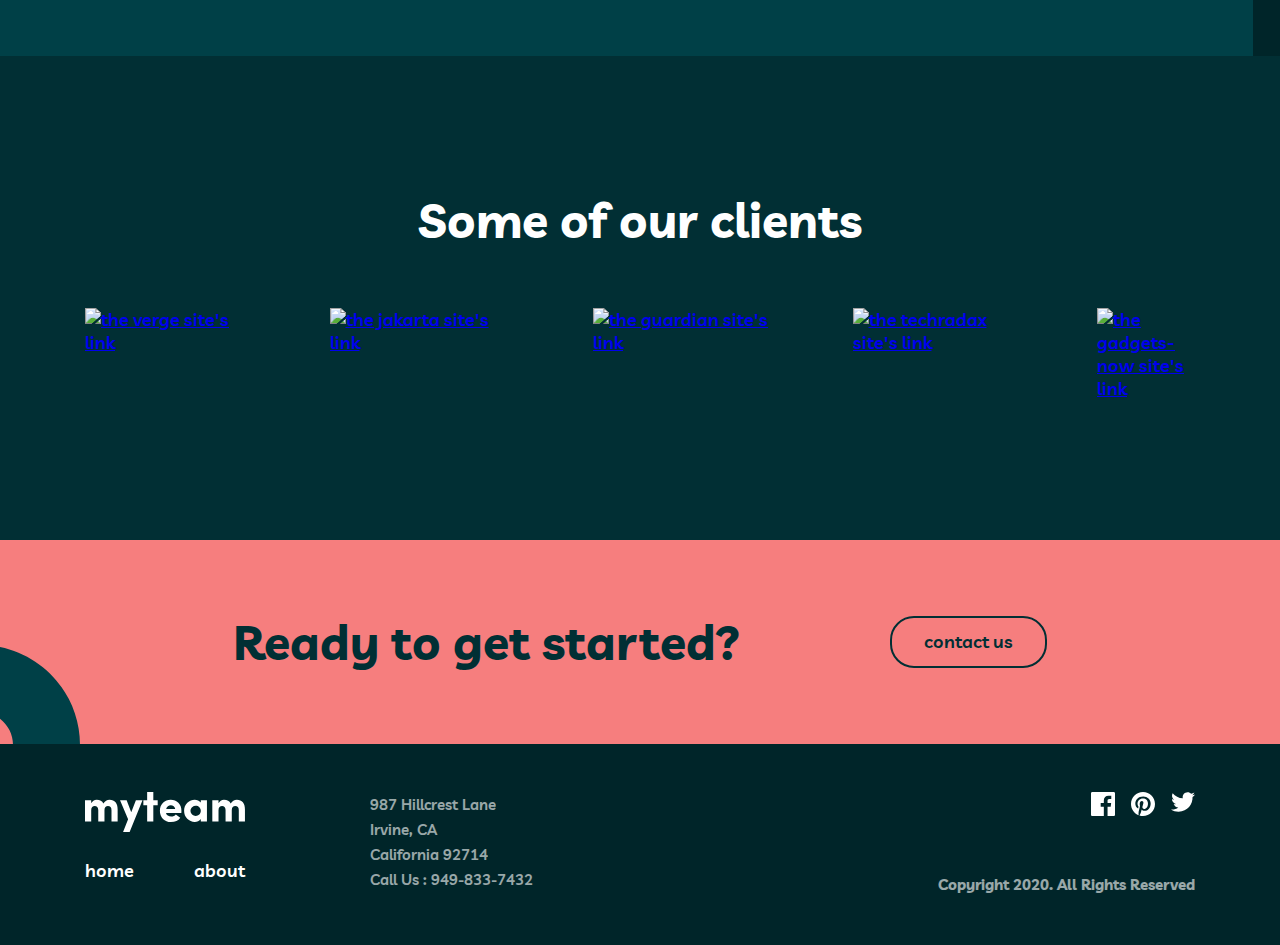
==== commit b6109ee6: "Add bg-img, contact-page, and change bg-img's place" ====
--- a/about.html
+++ b/about.html
@@ -373,7 +373,7 @@
                     <h2 class="article-h2andlink-box__h2">
                         Ready to get started?
                     </h2>
-                    <a class="article-h2andlink-box__link" href="#">
+                    <a class="article-h2andlink-box__link" href="./contact.html">
                         contact us
                     </a>
                 </div>
--- a/css/main.css
+++ b/css/main.css
@@ -3,6 +3,7 @@
   --main-text-color: #fff;
   --main--text-main-color: #F67E7E;
   --main-bg-color: #014E56;
+  --main-bg-text-color: #012F34;
 }
 
 /* livvic-600 - latin */
@@ -77,7 +78,7 @@
 /* Start Header Section */
 #site-header {
   padding: 73px 0;
-  background-color: #014E56;
+  background-color: var(--main-bg-color);
 }
 
 .header-part {
@@ -130,7 +131,7 @@
 /* Start Hero Section */
 #hero {
   padding: 56px 0 250px 0;
-  background-color: #014E56;
+  background-color: var(--main-bg-color);
   background-image: url("../images/Group\ 4.svg");
   background-repeat: no-repeat;
   background-position: calc(50% + 375px) calc(50% + 205px);
@@ -193,7 +194,7 @@
 /* End of Hero Section */
 .build-section-bg-color {
   padding: 198px 0 140px 0;
-  background-color: #012F34;
+  background-color: var(--main-bg-text-color);
 }
 
 .build-section-box {
@@ -233,7 +234,7 @@
 
 .right-list::after {
   position: absolute;
-  top: 82.7%;
+  top: 76.5%;
   right: -56%;
   width: 200px;
   height: 244px;
@@ -358,10 +359,6 @@
   background-image: url('../images/artur.png');
 }
 
-.delivery-item__text-box {
-  z-index: 10 !important;
-}
-
 .delivery-item__text {
   margin: 0;
   font-size: 15px;
@@ -399,8 +396,8 @@
 
 .article-h2andlink-box::before {
   position: absolute;
-  top: -30%;
-  left: -11%;
+  bottom: -340%;
+  left: -18.5%;
   width: 200px;
   height: 244px;
   display: block;
@@ -414,21 +411,21 @@
   font-weight: 700;
   font-size: 48px;
   line-height: 48px;
-  color: #012F34;
+  color: var(--main-bg-text-color);
 }
 
 .article-h2andlink-box__link {
   padding: 10px 32px;
   line-height: 28px;
   text-decoration: none;
-  color: #012F34;
-  border: 2px solid #012F34;
+  color: var(--main-bg-text-color);
+  border: 2px solid var(--main-bg-text-color);
   border-radius: 24px;
 }
 
 .article-h2andlink-box__link:hover {
   color: var(--main-text-color);
-  background-color: #012F34;
+  background-color: var(--main-bg-text-color);
 }
 
 /* end article part */
@@ -490,7 +487,7 @@
   margin-left: auto;
 }
 
-.footer-box__social-icons-list{
+.footer-box__social-icons-list {
   display: flex;
   justify-content: space-between;
   width: 104px;
@@ -536,12 +533,10 @@
 
 .about-hero-part__title-box {
   width: 350px;
-  height: 100px;
 }
 
 .about-hero-part__title {
   margin: 0;
-  font-family: 'Livvic';
   font-style: normal;
   font-weight: 700;
   font-size: 64px;
@@ -551,6 +546,7 @@
 
 .about-hero-part__text-box {
   width: 732px;
+  position: relative;
   height: 112px;
 }
 
@@ -562,13 +558,22 @@
   content: '';
 }
 
+.about-hero-part__text-box::after {
+  position: absolute;
+  top: 164%;
+  right: -42%;
+  width:  200px;
+  height: 200px;
+  background-image: url('../images/about-bg-img.svg');
+  background-size: contain;
+  background-repeat: no-repeat;
+  content: '';
+  }
+
 .about-hero-part__text {
   margin: 0;
   padding-top: 40px;
-  font-family: 'Livvic';
   font-style: normal;
-  font-weight: 600;
-  font-size: 18px;
   line-height: 28px;
   color: var(--main-text-color);
 }
@@ -581,7 +586,7 @@
   background-color: #004047;
   background-image: url('../images/director-bg-img.svg'), url('../images/delivery-bg-img.svg');
   background-repeat: no-repeat;
-  background-position: calc(50% - 760px) calc(50% - 438px), calc(50% + 695px) calc(50% + 487px);
+  background-position: calc(50% - 759px) calc(50% - 408px), calc(50% + 686px) calc(50% + 458px);
 }
 
 .director-part__title-box {
@@ -612,7 +617,7 @@
   position: relative;
   width: 350px;
   margin-right: 30px;
-  background-color: #012F34;
+  background-color: var(--main-bg-text-color);
 }
 
 .director-item:nth-child(3),
@@ -697,13 +702,12 @@
   margin-right: 16px;
 }
 
-.director-item__info-icon-link
-.director-item__info-icon path {
+.director-item__info-icon-link .director-item__info-icon path {
   transition: fill .5s;
 }
 
 .director-item__info-icon-link:hover .director-item__info-icon path {
-  fill: #F67E7E;
+  fill: var(--main--text-main-color);
 }
 
 .director-item__changer-btn {
@@ -731,7 +735,7 @@
 /* start about us page's clients part */
 .clients-part {
   padding: 140px 0;
-  background-color: #012F34;
+  background-color: var(--main-bg-text-color);
 }
 
 .clients-bg {
@@ -740,7 +744,7 @@
 
 .clients-bg::before {
   position: absolute;
-  top: -86%;
+  top: -89%;
   left: -19%;
   display: block;
   width: 200px;
@@ -756,7 +760,7 @@
   font-size: 48px;
   line-height: 48px;
   text-align: center;
-  color: #FFFFFF;
+  color: var(--main-text-color);
 }
 
 .clients-part__clients-list {
@@ -768,50 +772,182 @@
 }
 
 /* end about us page's clients part */
-/* start article part */
-.last-s-article-box {
-  padding: 76px 0;
-  background-color: var(--main--text-main-color);
-}
-
-.article-h2andlink-box {
-  position: relative;
+
+/* ------ Start Contact Page ------ */
+
+/* Start Contact hero Section */
+#contact {
+  padding: 62px 0 114px 0;
+  background-color: var(--main-bg-color);
+}
+
+.contact-part {
+  display: flex;
+}
+
+.contact-info {
+  position: relative;
+  width: 540px;
+}
+
+.contact-info::before {
+  position: absolute;
+  top: 0;
+  left: -57%;
+  width: 200px;
+  height: 200px;
+  background-image: url('../images/director-bg-img.svg');
+  content: '';
+}
+
+.contact-info__title {
+  margin: 0;
+  font-weight: 700;
+  font-size: 64px;
+  line-height: 100px;
+  color: var(--main-text-color);
+}
+
+.contact-info__text-box-title {
+  margin: 16px 0 32px 0;
+  font-weight: 700;
+  font-size: 32px;
+  line-height: 48px;
+  color: var(--main--text-main-color);
+}
+
+.contact-info__list {
+  margin: 0;
+  padding: 0;
+  list-style: none;
+}
+
+.contact-info__item {
   display: flex;
   align-items: center;
-  justify-content: space-evenly;
-}
-
-.article-h2andlink-box::before {
-  position: absolute;
-  top: -30%;
-  left: -18.5%;
-  width: 200px;
-  height: 244px;
-  background-image: url("../images/Group8-article.svg");
-  background-repeat: no-repeat;
-  content: "";
-}
-
-.article-h2andlink-box__h2 {
-  margin: 0;
-  font-weight: 700;
-  font-size: 48px;
-  line-height: 48px;
-  color: #012F34;
-}
-
-.article-h2andlink-box__link {
-  padding: 10px 32px;
-  line-height: 28px;
-  text-decoration: none;
-  color: #012F34;
-  border: 2px solid #012F34;
+  font-weight: 700;
+  font-size: 18px;
+  line-height: 28px;
+  color: var(--main-text-color);
+  list-style: none;
+}
+
+.contact-info__item:not(:last-child) {
+  margin-bottom: 8px;
+}
+
+.contact-info__item::before {
+  width: 72px;
+  height: 72px;
+  margin-right: 23px;
+  background-image: url('../images/Group11.svg');
+  background-repeat: no-repeat;
+  content: '';
+}
+
+.contact-info__item:nth-child(2):before {
+  background-image: url('../images/Group12.svg');
+}
+
+.contact-info__item:nth-child(3):before {
+  background-image: url('../images/Group13.svg');
+}
+
+.contact-form-box {
+  position: relative;
+  width: 540px;
+}
+
+.contact-form-box::after {
+  content: '';
+  position: absolute;
+  bottom: -25%;
+  right: -68%;
+  background-image: url('../images/contact-bg.svg');
+  background-repeat: no-repeat;
+  width: 225px;
+  height: 200px;
+  background-size: contain;
+}
+
+.contact-form-box__label {
+  position: relative;
+}
+
+.contact-form-box__input {
+  width: 540px;
+  margin-bottom: 30px;
+  padding: 0 16px 16px;
+  font-size: 15px;
+  line-height: 25px;
+  letter-spacing: -0.115385px;
+  color: var(--main-text-color);
+  background-color: transparent;
+  border: none;
+  border-bottom: 1px solid var(--main-text-color);
+}
+
+.contact-form-box__input::placeholder,
+.contact-form-box__message::placeholder {
+  font-size: 15px;
+  line-height: 25px;
+  letter-spacing: -0.115385px;
+  color: var(--main-text-color);
+  mix-blend-mode: normal;
+  opacity: 0.6;
+}
+
+.contact-form-box__error {
+  position: absolute;
+  top: 50px;
+  left: 16px;
+  opacity: 0;
+  font-size: 10px;
+  line-height: 12px;
+  color: var(--main--text-main-color);
+  white-space: nowrap;
+}
+
+.contact-form-box__input:not(:placeholder-shown):not(:focus):valid {
+  border-bottom: 1px solid #79C8C7;
+}
+
+.contact-form-box__input:not(:placeholder-shown):not(:focus):invalid {
+  color: var(--main--text-main-color);
+  opacity: 0.6;
+  border-bottom: 1px solid var(--main--text-main-color);
+}
+
+.contact-form-box__input:not(:placeholder-shown):not(:focus):invalid+.contact-form-box__error {
+  opacity: 1;
+}
+
+.contact-form-box__message {
+  width: 540px;
+  height: 84px;
+  padding: 5px 16px 0 16px;
+  font-size: 15px;
+  line-height: 25px;
+  letter-spacing: -0.115385px;
+  color: var(--main-text-color);
+  background-color: transparent;
+  border: none;
+  border-bottom: 1px solid var(--main-text-color);
+  resize: none;
+}
+
+.contact-form-box__btn {
+  margin-top: 24px;
+  padding: 9px 32px 11px 32px;
+  font-weight: 600;
+  font-size: 18px;
+  line-height: 28px;
+  color: #004047;
+  background: var(--main-text-color);
+  border: 2px solid var(--main-text-color);
   border-radius: 24px;
 }
 
-.article-h2andlink-box__link:hover {
-  color: var(--main-text-color);
-  background-color: #012F34;
-}
-
-/* end article part */+/* End of Contact hero Section */
+
+/* ------ End Contact Page ------ */